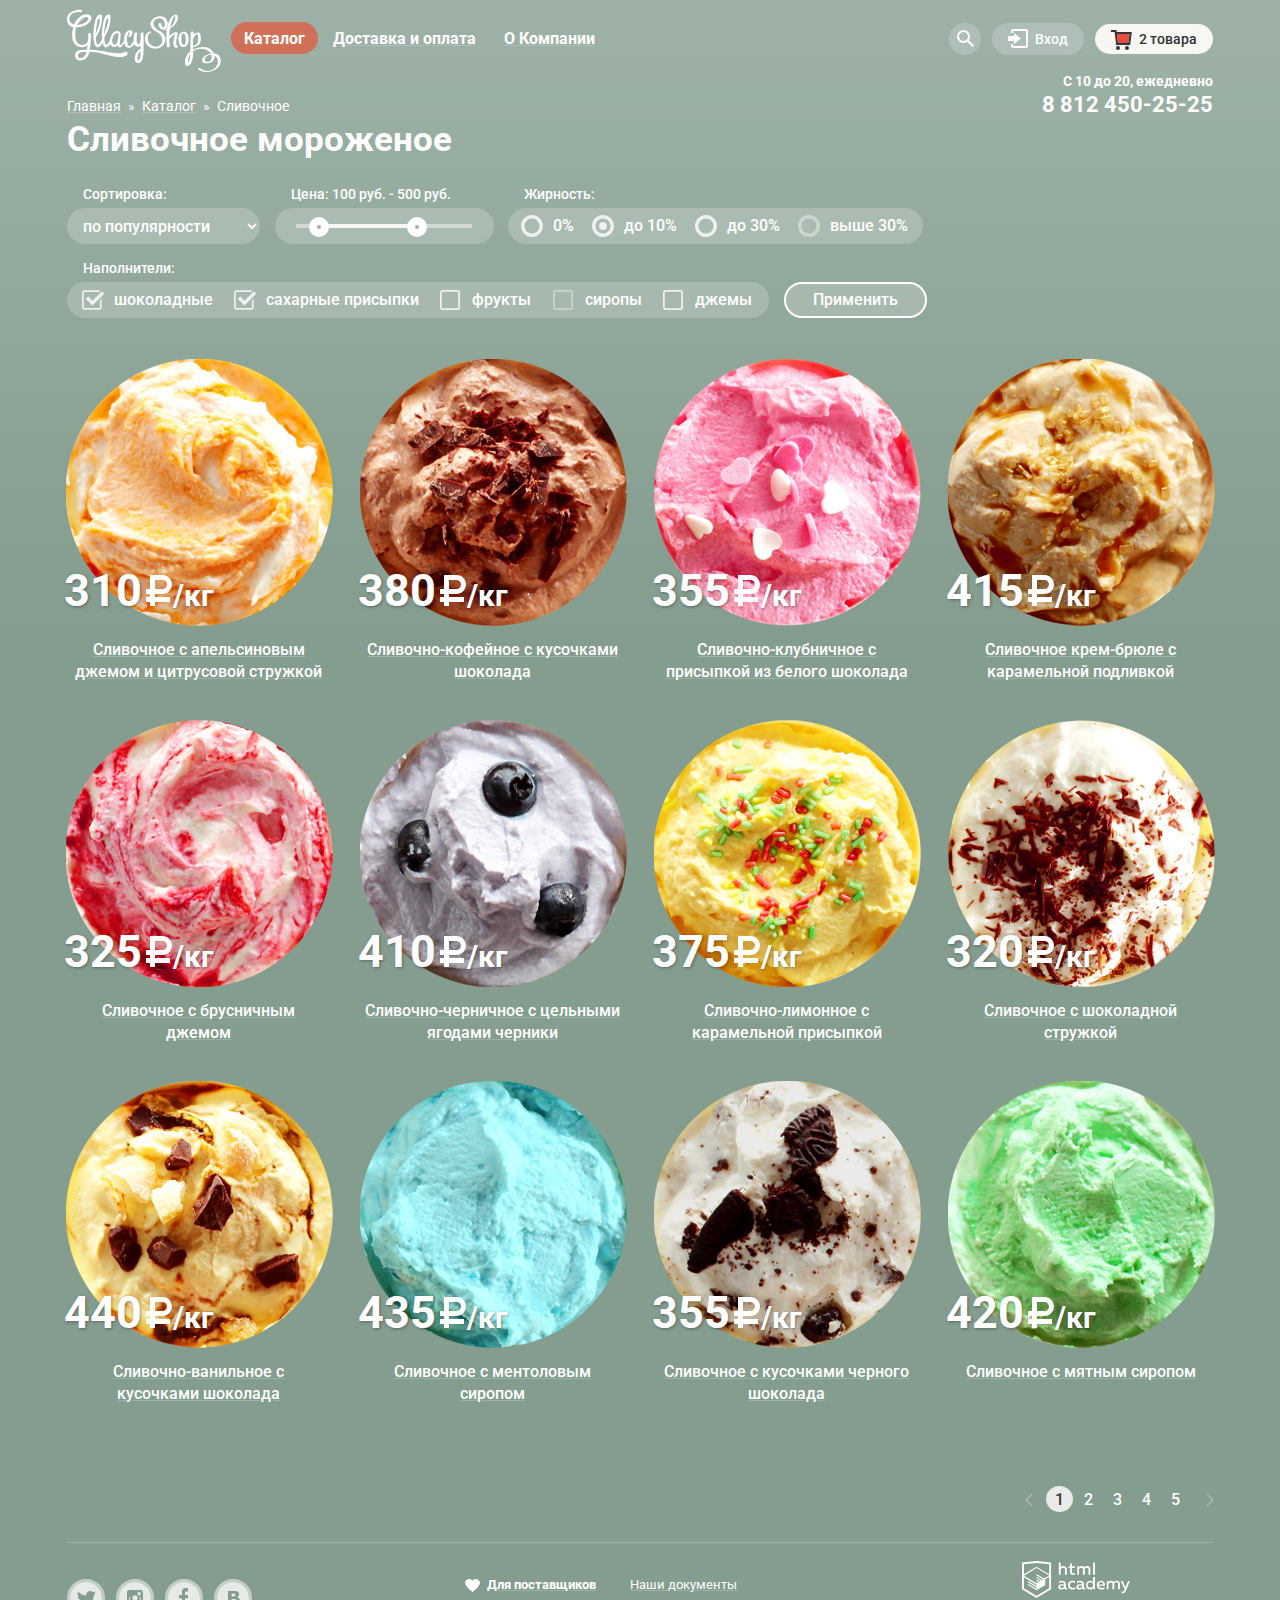
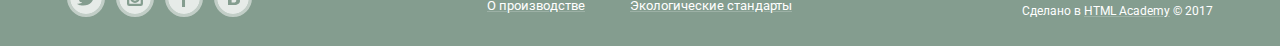
==== catalog.html @ d86705e1 "Логин для каталога" ====
<!DOCTYPE html>
<html lang="ru">
  <head>
    <meta charset="utf-8">
    <title>HTML Academy: Каталог Глейси</title>
    <link href="https://fonts.googleapis.com/css?family=Roboto:400,500,700&display=swap&subset=cyrillic-ext" rel="stylesheet">  
    <link rel="stylesheet" href="css/normalize.css">
    <link rel="stylesheet" href="css/style.css">
  </head>
  <body>
  	<header class="page-header container">    
      <div class="logo-and-nav">  
        <a class="gllacy-logo-link" href="index.html" aria-label="Главная страница магазина Глейси">
    			<img src="img/logo.svg" width="154" height="64" alt="Логотип магазина Глейси">
  			</a> 
    		<nav class="main-navigation">
          <ul class="main-navigation-list">
		  			<li class="main-navigation-item">
	            <a class="main-nav-button main-nav-current" href="catalog.html">Каталог</a>
	            <ul class="submenu-catalog">
	              <li class="submenu-item"><a href="#">Новинки</a></li>
	              <li class="submenu-item submenu-item-current"><a>Сливочное</a></li>
	              <li class="submenu-item"><a href="#">Щербеты</a></li>
	              <li class="submenu-item"><a href="#">Фруктовый лед</a></li>
	              <li class="submenu-item"><a href="#">Мелорин</a></li>
	            </ul>    
	          </li>

		  			<li class="main-navigation-item"><a class="main-nav-button" href="delivery.html">Доставка и оплата</a></li>
		  			<li class="main-navigation-item"><a class="main-nav-button" href="about.html">О Компании</a></li>
		  		</ul>
        </nav>
      </div>

      <ul class="user-navigation">
  			<li><button class="user-navigation-item search-button" type="button">
              Поиск
              <svg xmlns="http://www.w3.org/2000/svg" xmlns:xlink="http://www.w3.org/1999/xlink" width="17" height="17" viewBox="0 0 17 17"><path fill="#fff" d="M16.958 15.527L11.75 10.32A6.455 6.455 0 0 0 13 6.5 6.5 6.5 0 1 0 6.5 13a6.465 6.465 0 0 0 3.839-1.263l5.205 5.204 1.414-1.414zM6.5 11C4.019 11 2 8.981 2 6.5S4.019 2 6.5 2 11 4.019 11 6.5 8.981 11 6.5 11z"/></svg>
            </button></li>
        <li><a class="user-navigation-item login-button" href="login.html">
              <svg xmlns="http://www.w3.org/2000/svg" xmlns:xlink="http://www.w3.org/1999/xlink" width="21" height="19" viewBox="0 0 21 19"><g fill="#000"><path d="M6 14.875L12.917 9.5 6 4.125v2.917H-.042v4.917H6z"/><path d="M18 0H5C3.9 0 3 .9 3 2v2h2V2h13v15H5v-2H3v2c0 1.1.9 2 2 2h13c1.1 0 2-.9 2-2V2c0-1.1-.9-2-2-2z"/></g></svg>
              Вход
            </a></li>
  			<li><button class="user-navigation-item basket-button basket-not-empty" type="button" aria-label="Корзина">2 товара</button></li>
      </ul>
      <div class="useful-info">
        С 10 до 20, ежедневно
        <a href="tel:+78124502525" aria-label="Контактный телефон">8 812 450-25-25</a>
      </div>
      <section class="modal modal-search">
        <h2 class="visually-hidden">Поиск по сайту</h2>
        <form action="https://echo.htmlacademy.ru" method="post">          
          <input class="form-input search-input" type="search" name="searchline" id="searchline" placeholder="Крем-брюле" aria-label="Строка поиска">
        </form>
      </section>

  	</header>

		<main class="container">			
			<div class="breadcrumbs">
				<ul>
					<li><a href="index.html">Главная</a></li>
					<li><a href="catalog.html">Каталог</a></li>
					<li class="breadcrumbs-current">Сливочное</li>
				</ul>
			</div>


			<h1 class="catalog-title">Сливочное мороженое</h1>

			<section class="filters">
				<h2 class="visually-hidden">Фильтры товаров</h2>
				<form action="https://echo.htmlacademy.ru" method="get">
					<div class="filters-section">
						<label class="filters-group-label" for="sorting">Сортировка:</label>
						<select class="sorting-select filters-group" name="sorting" id="sorting">
							<option value="popularity">по популярности</option>
						</select>
					</div>

					<div class="filters-section">
						<div class="filter-range">
							<div class="filters-group-label">Цена: 100 руб. - 500 руб.</div>
							<div class="filters-group range-controls">
								<div class="scale">
									<div class="bar"></div>
								</div>
								<div class="range-toggle range-toggle-min"></div>
								<div class="range-toggle range-toggle-max"></div>
							</div>
						</div>
					</div>

					<fieldset class="fat-select filters-section">
						<legend class="filters-group-label">Жирность:</legend>
						<ul class="filters-group">
							<li class="filter-option">
								<input class="visually-hidden filter-input filter-input-radio" type="radio" name="radio-fat" id="zero" value="0">
								<label for="zero">0%</label>
							</li>

							<li class="filter-option">
								<input class="visually-hidden filter-input filter-input-radio" type="radio" name="radio-fat" id="under-10" value="under-10" checked>
								<label for="under-10">до 10%</label>
							</li>

							<li class="filter-option">
								<input class="visually-hidden filter-input filter-input-radio" type="radio" name="radio-fat" id="under-30" value="under-30">
								<label for="under-30">до 30%</label>
							</li>

							<li class="filter-option">
								<input class="visually-hidden filter-input filter-input-radio" type="radio" name="radio-fat" id="over-30" value="over-30" disabled>
								<label for="over-30">выше 30%</label>
							</li>
						</ul>
					</fieldset>

					<fieldset class="fillers-select filters-section">
						<legend class="filters-group-label">Наполнители:</legend>
						<ul class="filters-group">
							<li class="filter-option">
								<input class="visually-hidden  filter-input filter-input-checkbox" type="checkbox" name="chocolate" id="check-chocolate" checked>
								<label for="check-chocolate">шоколадные</label>
							</li>
							<li class="filter-option">
								<input class="visually-hidden  filter-input filter-input-checkbox" type="checkbox" name="sugar-top" id="check-sugar-top" checked>
								<label for="check-sugar-top">сахарные присыпки</label>
							</li>
							<li class="filter-option">
								<input class="visually-hidden  filter-input filter-input-checkbox" type="checkbox" name="fruit" id="check-fruit">
								<label for="check-fruit">фрукты</label>
							</li>
							<li class="filter-option">
								<input class="visually-hidden  filter-input filter-input-checkbox" type="checkbox" name="syrup" id="check-syrup" disabled>
								<label for="check-syrup">сиропы</label>
							</li>
							<li class="filter-option">
								<input class="visually-hidden  filter-input filter-input-checkbox" type="checkbox" name="jam" id="check-jam">
								<label for="check-jam">джемы</label>
							</li>
						</ul>
					</fieldset>

					<div class="filters-section">
						<input class="filters-button" type="submit" value="Применить">
					</div>
				</form>
			</section>
 
			<ol class="goods-list">
				<li class="goods-list-item">
					<a href="#">
						<h3>Сливочное с апельсиновым джемом и цитрусовой стружкой</h3>
						<img src="img/1.png" width="267" height="267" alt="Сливочное с апельсиновым джемом и цитрусовой стружкой">
					</a>	
					<p>
						<span class="price">310</span><span class="price rouble">&#8381;</span>/кг
					</p>
					<button class="button quick-view-button" type="button">Быстрый просмотр</button>
				</li>
				<li class="goods-list-item">
					<a href="#">
						<h3>Сливочно-кофейное с кусочками шоколада</h3>
						<img src="img/2.png" width="267" height="267" alt="Сливочно-кофейное с кусочками шоколада">
					</a>
					<p>
						<span class="price">380</span><span class="price rouble">&#8381;</span>/кг
					</p>
					<button class="button quick-view-button" type="button">Быстрый просмотр</button>
				</li>
				<li class="goods-list-item">
					<a href="#">
						<h3>Сливочно-клубничное с присыпкой из белого шоколада</h3>
						<img src="img/3.png" width="267" height="267" alt="Сливочно-клубничное с присыпкой из белого шоколада">
					</a>
					<p>
						<span class="price">355</span><span class="price rouble">&#8381;</span>/кг
					</p>
					<button class="button quick-view-button" type="button">Быстрый просмотр</button>
				</li>
				<li class="goods-list-item">
					<a href="#">
						<h3>Сливочное крем-брюле с карамельной подливкой</h3>
						<img src="img/4.png" width="267" height="267" alt="Сливочное крем-брюле с карамельной подливкой">
					</a>
					<p>
						<span class="price">415</span><span class="price rouble">&#8381;</span>/кг
					</p>
					<button class="button quick-view-button" type="button">Быстрый просмотр</button>
				</li>
				<li class="goods-list-item">
					<a href="#"><h3>Сливочное с брусничным джемом</h3>
					<img src="img/2-1.png" width="267" height="267" alt="Сливочное с брусничным джемом">
					</a>
					<p>
						<span class="price">325</span><span class="price rouble">&#8381;</span>/кг
					</p>
					<button class="button quick-view-button" type="button">Быстрый просмотр</button>
				</li>
				<li class="goods-list-item">
					<a href="#">
						<h3>Сливочно-черничное с цельными ягодами черники</h3>
						<img src="img/2-2.png" width="267" height="267" alt="Сливочно-черничное с цельными ягодами черники">
					</a>
					<p>
						<span class="price">410</span><span class="price rouble">&#8381;</span>/кг
					</p>
					<button class="button quick-view-button" type="button">Быстрый просмотр</button>
				</li>
				<li class="goods-list-item">
					<a href="#">
						<h3>Сливочно-лимонное с карамельной присыпкой</h3>
						<img src="img/2-3.png" width="267" height="267" alt="Сливочно-лимонное с карамельной присыпкой">
					</a>
					<p>
						<span class="price">375</span><span class="price rouble">&#8381;</span>/кг
					</p>
					<button class="button quick-view-button" type="button">Быстрый просмотр</button>
				</li>
				<li class="goods-list-item">
					<a href="#">
						<h3>Сливочное с шоколадной стружкой</h3>
						<img src="img/2-4.png" width="267" height="267" alt="Сливочное с шоколадной стружкой">
					</a>
					<p>
						<span class="price">320</span><span class="price rouble">&#8381;</span>/кг
					</p>
					<button class="button quick-view-button" type="button">Быстрый просмотр</button>
				</li>
				<li class="goods-list-item">
					<a href="#">
						<h3>Сливочно-ванильное с кусочками шоколада</h3>
						<img src="img/3-1.png" width="267" height="267" alt="Сливочно-ванильное с кусочками шоколада">
					</a>
					<p>
						<span class="price">440</span><span class="price rouble">&#8381;</span>/кг
					</p>
					<button class="button quick-view-button" type="button">Быстрый просмотр</button>
				</li>
				<li class="goods-list-item">
					<a href="#">
						<h3>Сливочное с ментоловым сиропом</h3>
						<img src="img/3-2.png" width="267" height="267" alt="Сливочное с ментоловым сиропом">
					</a>
					<p>
						<span class="price">435</span><span class="price rouble">&#8381;</span>/кг
					</p>					
					<button class="button quick-view-button" type="button">Быстрый просмотр</button>
				</li>
				<li class="goods-list-item">
					<a href="#">
						<h3>Сливочное с кусочками черного шоколада</h3>
						<img src="img/3-3.png" width="267" height="267" alt="Сливочное с кусочками черного шоколада">
					</a>
					<p>
						<span class="price">355</span><span class="price rouble">&#8381;</span>/кг
					</p>
					<button class="button quick-view-button" type="button">Быстрый просмотр</button>
				</li>
				<li class="goods-list-item">
					<a href="#">
						<h3>Сливочное с мятным сиропом</h3>
						<img src="img/3-4.png" width="267" height="267" alt="Сливочное с мятным сиропом">
					</a>
					<p>
						<span class="price">420</span><span class="price rouble">&#8381;</span>/кг
					</p>
					<button class="button quick-view-button" type="button">Быстрый просмотр</button>
				</li>
			</ol>
			
			
			<ul class="pagination">
				<li><a class="previous-page disabled-page" href="#" aria-label="Назад">&lt;</a></li>
				<li><a class="current-page">1</a></li>
				<li><a class="page-link" href="#">2</a></li>
				<li><a class="page-link" href="#">3</a></li>
				<li><a class="page-link" href="#">4</a></li>
				<li><a class="page-link" href="#">5</a></li>
				<li><a class="next-page" href="#" aria-label="Вперед">&gt;</a></li>
			</ul>
			

			<section class="modal modal-basket">
				<h2 class="visually-hidden">Список товаров в корзине</h2>
				<form action="https://echo.htmlacademy.ru" method="post">
					<table>
						<tr class="basket-table-line">
							<td class="basket-delete-cell"><span class="delete-button">Удалить</span><button class="visually-hidden" type="button">Удалить</button></td>
							<td class="basket-name-cell basket-item-1">Пломбир с апельсиновым джемом</td>
							<td class="basket-price-cell">1,5 кг х <span class="basket-price">200 руб.</span></td>
							<td class="basket-cost-cell">300 руб.</td>
						</tr>
						<tr class="basket-table-line">
							<td class="basket-delete-cell"><span class="delete-button">Удалить</span><button class="visually-hidden" type="button">Удалить</button></td>
							<td class="basket-name-cell basket-item-2">Клубничный пломбир с присыпкой из белого шоколада</td>
							<td class="basket-price-cell">1,5 кг х <span class="basket-price">300 руб.</span></td>
							<td class="basket-cost-cell">450 руб.</td>
						</tr>
						<tr>
							<td class="basket-total" colspan="4">Итого: 750 руб.</td>
						</tr>
					</table>
					<input class="button order-button" type="submit" value="Оформить заказ">
				</form>
			</section>

			<section class="modal modal-login">
        <h2 class="visually-hidden">Личный кабинет</h2>
        <form action="https://echo.htmlacademy.ru" method="post">          
          <label class="visually-hidden" for="login-email">Электронная почта</label>
          <input class="form-input modal-login-email-input" type="email" name="email" id="login-email" placeholder="Электронная почта">
          <label class="visually-hidden" for="login-password">Пароль</label>
          <input class="form-input modal-login-password-input" type="password" name="password" id="login-password" placeholder="Пароль">
          <div class="modal-login-buttons-and-links">
            <button class="button enter-button" type="submit">Войти</button>
            <div>
              <a href="forgot-password.html">Забыли пароль?</a>
              <a href="registration.html">Новая регистрация</a>
            </div>
          </div>
        </form>
      </section>
		</main>

  	<footer class="container">
      <div class="social">
        <ul>
          <li><a class="social-button twitter-social" href="#">Twitter</a></li>
          <li><a class="social-button instagram-social" href="#">Instagram</a></li>
          <li><a class="social-button facebook-social" href="#">Facebook</a></li>
          <li><a class="social-button vk-social" href="#">Вконтакте</a></li>
        </ul>
      </div>

  		<div class="footer-nav">
        <ul>
            <li><a class="suppliers" href="#">Для поставщиков</a></li>
            <li><a href="#">О производстве</a></li>
        </ul>
      
        <ul>
          <li><a href="#">Наши документы</a></li>
          <li><a href="#">Экологические стандарты</a></li>
        </ul>
  		</div>

  		<div class="copyright">
        <a href="https://htmlacademy.ru/intensive/htmlcss" class="html-academy-logo">HTML Academy</a>
        <span class="made-in-htmlacademy"> Сделано в <a href="https://htmlacademy.ru/intensive/htmlcss">HTML Academy</a> &copy; 2017</span>
  		</div>
  	</footer>
  	<script type="text/javascript" src="js/script.js"></script>
  </body>
</html>
---- css/style.css ----
body {
	padding: 0;
	margin: 0;

	font-family: "Roboto", Arial, sans-serif;
	font-size: 16px;
	line-height: 22px;
	font-weight: 400;
	color: #ffffff;

	background-color: #849d8f; 
	background-image: url("../img/backlight-catalog.png");
	background-position: 50% 0;
	background-repeat: repeat-x;

}

body.main-page {	
	background-image: url("../img/backlight.png");
	background-position: 50% 0;
	background-repeat: no-repeat;
}

a {
	color: inherit;
	text-decoration-color: rgba(255, 255, 255, 0.2);
}

a:hover,
a:focus,
a:active
 {
	color: #ffbc9e;
	text-decoration-color: rgba(255, 188, 158, 0.3);
}

img {
  max-width: 100%;
  height: auto;
}

ul {
	margin: 0;
}

.container {
	width: 1146px;
	margin: 0 auto;
	padding: 0 27px;
}

/*Класс для скрывания от всех, кроме читалок*/

.visually-hidden {
	position: absolute;
	width: 1px;
	height: 1px;
	margin: -1px;
	border: 0;
	padding: 0;
	clip: rect(0 0 0 0);
	overflow: hidden;
}

/* Модалки */

.modal {
	display: none;
}

.modal-show {
	display: block;
}

.form-input {
	box-sizing: border-box;
	padding: 0 14px;

	color: #323232;

	border: 1px solid #d3d3d2;
	border-radius: 5px;
}

.form-input:hover {
	border: 2px solid rgba(154, 154, 154, 0.52);
	padding-left: 13px;
}

.form-input:focus {
	outline: none;
	border: 2px solid rgba(46, 136, 228, 0.52);
	padding-left: 13px;
}

.form-input::placeholder {
	color: #999999;
}

.modal-search {
	/* временно для разработки */
	/*display: block;*/
	/*      ****               */

	z-index: 1;
	position: absolute;
	right: 239px;
	top: 50px;

	background-color: #f8f7f4;

	border-radius: 6px;

	box-shadow: 0 20px 20px 0 rgba(0, 0, 0, 0.4);
}

.search-input {
	margin: 20px 15px;
	width: 310px;
	height: 44px;
}

.modal-login {
	/* временно для разработки */
	/*display: block;*/
	/*      ****               */
	z-index: 1;
	position: absolute;
	right: 200px;
	top: 60px;

	background-color: #f8f7f4;

	border-radius: 6px;

	box-shadow: 0 20px 20px 0 rgba(0, 0, 0, 0.4);
}


.modal-login-buttons-and-links {
	display: flex;
	margin: 0 19px;
	margin-bottom: 22px;
	justify-content: space-between;
	height: 44px;
}

.modal-login input {
	display: block;
	margin: 20px 19px;
	width: 240px;
	height: 42px;
}

.modal-login a {
	display: block;
	margin-bottom: -5px;

	color: #323232;
	font-size: 13px;
	line-height: 24px;
	text-decoration: underline;
	text-decoration-color: rgba(50, 50, 50, 0.3);
}

.modal-login a:hover,
.modal-login a:focus,
.modal-login a:active {
	color: #e84d37;
	text-decoration-color: rgba(232, 77, 55, 0.3);
}

.modal-login .enter-button {
	padding: 10px 24px;
}

.modal-basket {
	/* временно для разработки */
	/*display: block;*/
	/*      ****               */

	z-index: 1;
	position: absolute;
	right: 45px;
	top: 60px;
	padding: 0 16px;

	color: #323232;
	font-size: 13px;
	line-height: 16px;

	background-color: #f8f7f4;

	border-radius: 5px;

	box-shadow: 0 20px 20px 0 rgba(0, 0, 0, 0.4);
}

.modal-basket td {	
	box-sizing: border-box;
}

.basket-table-line {
	height: 65px;
	vertical-align: middle;
}

.basket-table-line:first-child {
	padding-top: 30px;
}

.basket-table-line:last-child {
	padding-bottom: 10px;
}

.basket-cost-cell {
	width: 80px;
	text-align: center;
}

.basket-price-cell {
	width: 130px;
	text-align: center;
}

.basket-price {
	color: #999999;
}

.basket-name-cell {
	width: 274px;
	padding-left: 46px;

	background-repeat: no-repeat;
	background-size: 33px 33px;
	background-position: 0 center;
}

.basket-delete-cell {
	width: 26px;
}

.basket-total {
	padding-top: 15px;
	text-align: right;

	font-size: 15px;
	line-height: 18px;
	font-weight: bold;
	border-top: 1px solid #cacac7;
}

.basket-item-1 {
	background-image: url("../img/ice-cream-mini-icon-1.png");
}

.basket-item-2 {
	background-image: url("../img/ice-cream-mini-icon-2.png");
}

.delete-button {
	display: block;
	width: 11px;
	height: 11px;

	font-size: 0;

	background-image: url("../img/cross-small.svg");
}

.modal-basket form {
	text-align: right;
}

.modal-basket table {
	text-align: left;
	border-collapse: collapse;
	border: none;
}

.modal-basket .order-button {
	padding: 10.5px 15.5px;
	margin-top: 8px;
	margin-bottom: 20px;
}

.modal-feedback {
	/* временно для разработки */
	/*display: block;*/
	/*                         */
	position: fixed;
	width: 478px;
	height: 442px;
	z-index: 1;
	left: 50%;
	top: 50%;
	transform: translate(-50%, -50%);
	box-sizing: border-box;
	padding: 0 24px;

	background-color: #f8f7f4;

	border-radius: 10px;
}

.modal-feedback form {
	text-align: right;
}

.modal-feedback p {
	margin: 0;
	margin-top: 16px;

	color: #323232;
	font-size: 24px;
	line-height: 28px;
	font-weight: 500;
}

.modal-feedback .form-input {
	display: block;
	width: 267px;
	height: 44px;
	margin-top: 20px;
}

.modal-feedback .feedback-text {
	padding: 10px 14px;
	width: 100%;
	height: 155px;
	resize: none;
}

.modal-feedback .feedback-text:hover,
.modal-feedback .feedback-text:focus {
	padding: 9px 13px;
}

.modal-feedback .button {
	margin: 25px auto;
	padding: 10px 24px;
}

.modal-close {
	position: absolute;
	top: 7px;
	right: 8px;
	width: 18px;
	height: 17px;
	padding: 20px;
	margin: 0;
	cursor: pointer;

	background: none;
	background-image: url("../img/cross-big.svg");
	background-repeat: no-repeat;
	background-position: center;

	border: none;
}


/* Кнопки */

.button {
	padding: 12px 23px;	
	display: inline-block;

	font: inherit;
	color: #ffffff;
	font-size: 18px;
	line-height: 24px;
	font-weight: bold;
	text-decoration: none;
	text-align: center;
	vertical-align: baseline;
	white-space: nowrap;

	background-color: #e84d37;
	background-image: linear-gradient(to top, #e74a35, #f26843);

	box-shadow: 0 2px 2px 0 rgba(85, 8, 0, 0.54);

	border: none;
	border-radius: 23px;
}

.button:hover,
.button:focus {
	color: #ffffff;

	background-image: 
	linear-gradient(rgba(255, 255, 255, 0.2), rgba(255, 255, 255, 0.2)),
	linear-gradient(to top, #e74a35, #f26843);

	box-shadow: 0 2px 1px 0 #ac1000;
}

.button:active {
	background-image: 
	    linear-gradient(rgba(0, 0, 0, 0.07), rgba(0, 0, 0, 0.07)),
	    linear-gradient(#e74a35, #f26843);

	box-shadow: inset 0 2px 2px 0 #942718;
}

.main-button {
	padding: 12px 41px;

	font-size: 32px;
	line-height: 44px;
	text-shadow: 0 2px 5px rgba(160, 32, 11, 0.76);

	box-shadow: 0 2px 2px 0 rgba(172, 16, 0, 0.64);

	border-radius: 31px;
}


/*    Главное меню     */
.page-header {
	position: relative;
	display: flex;
	justify-content: space-between;
	margin-top: 9px;
}

.logo-and-nav {
	display: flex;
}

.gllacy-logo-link {
	font-size: 0;
	line-height: 0;
}

.main-navigation {
	margin-left: 10px;

	font-weight: bold;
	line-height: 18px;
}

.user-navigation {
	font-weight: 500;
	line-height: 16px;
}

.main-navigation a,
.user-navigation a {
	text-decoration-color: rgba(255, 255, 255, 0.2);
	color: inherit;
}

.main-navigation-item {
	padding-bottom: 4px;
	margin-right: 2px;
}

.main-navigation-list,
.user-navigation {
	display: flex;
	flex-wrap: wrap;
	align-items: center;
	padding: 0;

	list-style: none;
}

.main-navigation-list {
	position: relative;
	height: 100%;
}


.main-navigation .submenu-catalog {
	display: none;
	z-index: 1;
	position: absolute;
	top: 50px;
	left: -7px;
	padding: 0;

	list-style: none;

	background-color: #f8f7f4;

	box-shadow: 0 20px 20px 0 rgba(0, 0, 0, 0.4);

	border-radius: 5px;
}

.submenu-item {
	padding: 0;
	padding-left: 6px;
	padding-right: 9px;

	color: #323232;
	font-size: 14px;
	line-height: 16px;
	font-weight: 400;
}

.submenu-item:hover {
	background-color: #fbded7;
}

.submenu-item:active {
	background-color: #f6b5a5;
}

.submenu-item.submenu-item-current {
	color: #ffffff;

	background-color: #d07058;
}

.submenu-item:first-child a {
	font-weight: bold;
	border-bottom: 1px solid rgba(53, 53, 53, 0.2);
}

.submenu-item a {
	display: block;
	padding: 6px 15px;
	margin: 5px 0;
	text-decoration: none;
}

.main-navigation-item:hover > .submenu-catalog {
	display: block;
}

.main-nav-button {
	padding-top: 7px;
	padding-bottom: 6px;
	padding-left: 13px;
	padding-right: 13px;

	text-align: center;
	vertical-align: middle;
}

.main-nav-button:hover,
.main-nav-button:focus {
	color: #323232;

	outline: none;
	background-color: #f7f6f3;
	text-decoration: none;
	border-radius: 16px;
	box-shadow: 0 0 0 1px #ffffff;
}

.main-nav-button:active {
	box-shadow: inset 0 2px 2px 0 #696969;

}

.main-nav-current {
	color: #ffffff;
	text-decoration: none;
	
	background-color: #d07058;
	border-radius: 16px;
	box-shadow: none;
}

.main-nav-current:hover,
.main-nav-current:focus {
	color: #ffffff;
	
	background-color: #d07058;
	border-radius: 16px;
	box-shadow: none;
}

.main-nav-current:focus {
	box-shadow: 0 0 2px 2px rgba(117, 161, 210, 0.7);
}

.user-navigation-item {
	display: block;
	box-sizing: border-box;

	margin: 0;
	margin-bottom: 5px;
	margin-left: 11px;

	color: inherit;
	font-size: 14px;
	line-height: 16px;
	font-weight: 500;
	text-decoration: none;

	background-color: rgba(255, 255, 255, 0.2);

	border: none;
	border-radius: 16px;
}

.search-button {
	padding: 0;
	display: flex;
	align-items: center;
	justify-content: center;
	width: 32px;
	height: 32px;

	font-size: 0;
	line-height: 0;
}

.login-button {
	width: 92px;
	height: 32px;
	padding: 0 16px;
	
	display: flex;
	align-items: center;
	justify-content: space-between;
}

.login-button path {
	fill: #ffffff;
}

.basket-button {
	padding-top: 7px;
	padding-bottom: 7px;
	padding-left: 44px;
	padding-right: 16px;

	background-image: url("../img/basket.svg");
	background-repeat: no-repeat;
	background-position: 16px 6px;
}

.user-navigation-item:hover,
.user-navigation-item:focus,
.user-navigation-item:active {
	color: #323232;
	background-color: #f8f7f4;
	outline: none;
}

.user-navigation-item:hover path,
.user-navigation-item:focus path,
.user-navigation-item:active path {
	fill: #000000;
}

.basket-button.basket-not-empty,
.basket-button:hover,
.basket-button:focus {
	color: #323232;

	background-color: #f8f7f4;
	background-image: url("../img/basket-red.svg");
	background-repeat: no-repeat;
}

.basket-button:focus {
	box-shadow: 0 0 2px 2px rgba(117, 161, 210, 0.7);
}

.useful-info {
	z-index: 1;
	position: absolute;
	bottom: -44px;
	right: 27px;

	font-size: 14px;
	line-height: 16px;
	font-weight: bold;
	text-align: right;
}

.useful-info a {
	display: block;
	margin-top: 4px;

	font-size: 22px;
	line-height: 24px;
	font-weight: bold;
	text-decoration: none;
}


/* Раздел слайдер */
.slider {
	position: relative;
	margin-top: 10px;
}

.slider h2,
.slider a {
	position: absolute;
	transform: translateX(-50%);
	left: 50%;
}

.slider ul {
	list-style: none;
	padding: 0;	
}

.slider-item {
	text-align: center;
}

.slider-header {
	width: 700px;
	top: 259px;

	font-size: 60px;
	line-height: 60.35px;
	font-weight: bold;
}

.slider a {
	top: 459px;
}

/* Раздел горячие предложения */

.hot-deals {
	margin-top: -26px;
	display: flex;
	justify-content: space-between;
}

.hot-deals-item {
	position: relative;
	box-sizing: border-box;
	width: 560px;
	padding: 0 19px;

	font-size: 18px;
	line-height: 22px;
	font-weight: bold;
	min-height: 229px;

	border-radius: 18px;
}

.hot-deals-item p {
	margin: 0;
}

.hot-deals-title {
	margin: 0;
	margin-top: 16px;
	margin-bottom: 15px;

	font-size: 35px;
	line-height: 41px;
	font-weight: bold;
}

.hot-deals-item .button {
	position: absolute;
	right: 21px;
	bottom: 23px;
}

.raspberry-deal {
	background-color: #721329;
	background-image: url("../img/raspberry-bg.jpg");
	background-repeat: no-repeat;

}

.chocolate-deal {
	background-color: #371a0c;
	background-image: url("../img/chocolate-bg.jpg");
	background-repeat: no-repeat;
}


/* Раздел хиты продаж */

.bestsellers {
	margin-top: 40px;
}

.bestsellers-list {
	display: flex;
	flex-wrap: wrap;
	justify-content: space-between;

	list-style: none;

	padding: 0;
}

.bestsellers-list-item {
	position: relative;
	width: 267px;
}

.bestsellers-list-item a {
	display: flex;
	flex-direction: column-reverse;

}

.bestsellers-list h3 {
	margin: 0;
	margin-top: 13px;

	font-size: 16px;
	line-height: 22px;
	font-weight: 500;

	text-align: center;
}

.bestsellers-list .price {
	font-size: 45px;
	line-height: 45px;
	font-weight: bold;

}

.bestsellers-list p {
	position: absolute;
	top: 179px;
	left: -2px;

	font-size: 30px;
	line-height: 45px;
	font-weight: bold;
	text-shadow: 1px 1px 3px rgba(49, 50, 53, 0.5);
}

.bestsellers-list .rouble {
	display: inline-block;
	vertical-align: baseline;
	position: relative;
	top: -11px;
	left: 2px;

	font-size: 0px;

	width: 31px;
	height: 36px;

	background-image: url("../img/ruble.svg");
	background-repeat: no-repeat;
}

.bestsellers-list li {
	position: relative;
}

.bestsellers-list li::before {
	position: absolute;
	top: 0;
	left: 0;

	content: "";
	width: 61px;
	height: 61px;

	background-image: url("../img/hit.svg");
}

/* Раздел Преимущества (главная)*/

.advantages {
	margin-top: 38px;
	padding: 19px;
	padding-bottom: 25px;

	color: #323232;

	background-color: #ece1c8;
	background-image: url("../img/waffel-pattern.jpg");
	background-position: 0 0;
	background-repeat: repeat;

	border-radius: 18px;
}

.advantages-general-text {
	margin-top: 6px;
	margin-bottom: -2px;

	font-size: 24px;
	line-height: 30px;
	font-weight: 500;
}

.advantages-list {
	display: flex;
	flex-wrap: wrap;
	justify-content: space-between;

	margin: 0;
}

.advantages-item {
	position: relative;
	width: 541px;

	margin-top: 22px;
}

.advantages-text {
	margin: 0;
	padding-left: 57px;
}

.advantages-icon {
	position: absolute;
	top: -12px;

	font-size: 0;
	width: 50px;
	height: 50px;
	background-position: top left;
	background-repeat: no-repeat;
}

.advantages-icon-ice-cream {
	background-image: url("../img/ice-cream.svg");
}

.advantages-icon-eco {
	background-image: url("../img/eco.svg");
}

.advantages-icon-cow {
	background-image: url("../img/cow.svg");
}

.advantages-icon-thermometer {
	background-image: url("../img/thermometer.svg");
}

.blog-and-subscribe {
	margin-top: 40px;
	display: flex;
	justify-content: space-between;
	height: 220px;
}

/* Новоти в блоге */

.blog-news {
	box-sizing: border-box;
	width: 560px;
	padding: 19px;

	background-color: #ffffff;	
	background-image: url("../img/strawberry-bg.jpg");
	background-position: -52px -224px;
	background-repeat: no-repeat;

	border-radius: 15px;
}

.blog-news-title {
	margin: 0;
	margin-top: 4px;
	color: #323232;
	font-size: 16px;
	line-height: 22px;
	font-weight: 500;
}

.blog-news-item {
	display: inline-block;
	vertical-align: baseline;
	margin-top: 4px;
	width: 60%;

	color: #323232;
	font-size: 24px;
	line-height: 30px;
	font-weight: bold;
	text-decoration-color: #353535;
}

.blog-news a:hover,
.blog-news a:focus,
.blog-news a:active {
	color: #e84d37;
	text-decoration-color: rgba(232, 77, 55, 0.3);
}


/* Подписка */

.subscribe {
	box-sizing: border-box;
	width: 560px;
	padding: 5px;

	color: #5a5a5a;

	background-color: #fe9e90;
	background-image: url("../img/bg-post.svg");

	border-radius: 15px;
}

.subscribe-inner-block {
	padding: 21px;
	padding-right: 15px;

	box-sizing: border-box;
	width: 100%;
	height: 100%;

	background-color: #f8f7f4;
	border-radius: 12px;
}

.subscribe-text {
	margin: 0;
	margin-top: 7px;
}

.subscribe form {
	margin-top: 36px;
}

.subscribe-email-input {
	width: 368px;
	height: 44px;
	margin-right: 7px;
}

.subscribe-email-input::placeholder {
	color: #999999;
}

.subscribe .button {
	padding: 10px 19px;

}

/* Карта */

.map {
	position: relative;
	margin: 0 auto;
	margin-top: 40px;
	width: 1200px;
}

.map-link {
	display: block;
	width: 1200px;
	height: 430px;
	overflow: hidden;
}

.map-link::before {
	z-index: 1;
	position: absolute;
	top: 140px;
	left: 265px;

	content: "";
	width: 80px;
	height: 140px;

	background-image: url("../img/pin.svg");
	background-repeat: no-repeat;
}

.map-image {
	position: relative;
	top: -105px;
}

.map-infobox {
	position: absolute;
	top: 62px;
	right: 27px;
	width: 302px;
	height: 305px;

	box-sizing: border-box;
	padding: 15px 25px;

	border-radius: 15px;

	background-color: rgba(255, 255, 255, 0.98);
}

.map-infobox p {
	margin: 14px 0;

	color: #323232;
	font-size: 14px;
	line-height: 20px;
}

.map-infobox a {
	text-decoration: none;
}

.map-infobox .office-address {
	display: inline-block;
	margin-bottom: 3px;

	font-size: 18px;
	line-height: 24px;
	font-weight: bold;
}

.map-infobox .phone {
	display: inline-block;
	margin-top: 7px;

	color: #323232;
	font-size: 18px;
	line-height: 22px;
	font-weight: bold;
}

.map-infobox .working-hours {
	display: inline-block;
	margin-bottom: 10px;

	font-size: 14px;
	line-height: 22px;
}

.map-infobox .feedback-button {
	padding: 10px 28px;
}

/*         */
/* Каталог */
/*         */

/* Хлебные крошки */

.breadcrumbs ul {
	display: flex;
	justify-content: flex-start;
	flex-wrap: wrap;

	padding: 0;
	margin: 0;
	margin-top: 25px;

	list-style: none;

	font-size: 14px;
	line-height: 16px;
}

.breadcrumbs li {
	position: relative;

	margin-right: 21px;
}

.breadcrumbs li::after {
	content: "»";

	position: absolute;
	right: -14px;
}

.breadcrumbs-current {
	margin-right: 0;
}

.breadcrumbs-current::after {
	display: none;
}


.catalog-title {
	margin: 0;
	margin-top: 5px;

	font-size: 35px;
	line-height: 41px;
}

/* Фильтр товаров */

.filters {
	margin-top: 26px;
}

.filters form {
	display: flex;
	justify-content: space-between;
	align-items: flex-start;
	flex-wrap: wrap;
	width: 860px;
	height: 148px;
}

.filters-section {
	height: 58px;
	display: flex;
	flex-direction: column;
	justify-content: flex-end;
}

.filters fieldset {
	padding: 0;
	margin: 0;
	border: none;
}

.filters ul {
	list-style: none;	
}

.filters-group-label {
	padding-left: 16px;
	padding-right: 15px;
	margin-bottom: 6px;

	font-size: 14px;
	line-height: 16px;
	font-weight: 500;
}

.filters-group {
	display: flex;
	justify-content: space-around;
	align-items: center;
	flex-wrap: wrap;
	height: 36px;

	padding: 0;

	color: #ffffff;
	font-size: 16px;
	line-height: 18px;
	font-weight: 500;

	border: none;
	border-radius: 18px;

	background-color: rgba(255, 255, 255, 0.2);
}

.filters .sorting-select {
	width: 193px;
	height: 36px;
	padding-left: 12px;
	padding-right: 20px;
}

.filters .sorting-select:hover,
.filters .sorting-select:focus {
	color: #323232;
	outline: none;
}

.filters .sorting-select:focus {
	box-shadow: 0 0 2px 2px rgba(117, 161, 210, 0.7);
}

.filters .filter-range {
	width: 219px;
}

.filter-range .range-controls {
	position: relative;
	justify-content: center;
}

.range-controls .scale {
	height: 4px;
	width: 80%;

	background-color: rgba(248, 247, 244, 0.5);
}

.range-controls .bar {
	position: relative;
	left: 20px;
	height: 4px;
	width: 53.6%;

	background-color: rgba(248, 247, 244, 1);
}

.range-toggle {
	position: absolute;
	top: 9px;
	width: 4px;
	height: 4px;

	background-color: #ababab;

	border: 8px solid #ffffff;
	border-radius: 50%;	
	cursor: pointer;
}

.range-toggle-min {
	left: calc(10% + 5.9%);
}

.range-toggle-max {
	right: calc(10% + 20.5%);
}

.filters .fat-select {
	width: 415px;
	margin-right: 4px;
}

.filters .fillers-select {
	width: 702px;
}

.filter-option label {
	position: relative;
	padding-left: 30px;
}

.fillers-select .filters-group,
.fat-select .filters-group {
	padding: 0 5px;
}
.filter-input + label::before{
	content: "";
	display: block;
	position: absolute;
	background-repeat: no-repeat;
	background-size: contain;
	opacity: 0.8;
}

.filter-input + label:hover::before,
.filter-input:focus + label::before {
	opacity: 1;
}

.filter-input:disabled + label::before {
	opacity: 0.4;
}

.filter-input-radio + label::before {
	width: 22px;
	height: 22px;
	left: -2px;
	top: -1px;
	
	background-image: url("../img/radio-off.svg");
}

.filter-input-checkbox + label::before {
	width: 20px;
	height: 20px;
	left: -2px;
	top: 0px;
	
	background-image: url("../img/checkbox-off.svg");
}

.filter-input-radio:checked + label::before {
	background-image: url("../img/radio-on.svg");
}

.filter-input-checkbox:checked + label::before {
	width: 25px;
	background-image: url("../img/checkbox-on.svg");
}

/* Обводка для фокуса - какая-то нужна, но эта выглядит плохо при работе мышкой */
/*.filter-input:focus + label {
	box-shadow: 0 0 2px 2px rgba(117, 161, 210, 0.7);
}*/

.filters-button {
	padding-top: 9px;
	padding-bottom: 9px;
	padding-left: 29px;
	padding-right: 29px;
	margin: 0;

	color: inherit;
	font-size: 16px;
	line-height: 18px;
	font-weight: 500;

	background-color: rgba(255, 255, 255, 0.2);

	box-shadow: inset 0 0 0 2px #ffffff;
	border: none;
	border-radius: 18px;
}

.filters-button:hover,
.filters-button:focus {
	color: #323232;

	background-color: #f7f6f3;
}

.filters-button:focus {
	outline: none;
	box-shadow: 0 0 2px 2px rgba(117, 161, 210, 0.7);
}

.filters-button:active {
	box-shadow: inset 0 2px 1px 0 #696969;
	border: 2px solid #;
}


/* Список товаров */

.goods-list {
	display: flex;
	flex-wrap: wrap;
	justify-content: space-between;
	margin: 0;
	padding: 0;
	margin-top: 25px;
	margin-left: -15px;
	margin-right: -15px;

	list-style: none;
}

.goods-list-item {
	position: relative;
	width: 25%;
	margin-bottom: 37px;

	text-align: center;
}

.goods-list-item::before {
	display: none;
	z-index: -1;
	content: "";
	position: absolute;
	top: -6px;
	width: 100%;
	height: 125%;

	background-color: rgba(248, 247, 244, 0.2);

	box-shadow: 0 20px 20px 0 rgba(0, 0, 0, 0.08);

	border-radius: 5px;
}

.quick-view-button {
	display: none;
	position: absolute;
	bottom: -18.2%;
	left: 50%;
	transform: translateX(-50%);

	padding: 10px 17px;
}

.goods-list-item:hover {
	z-index: 1;
}

.goods-list-item:hover::before,
.goods-list-item:hover .quick-view-button {
	display: block;
}

.goods-list-item a {
	display: flex;
	flex-direction: column-reverse;
	align-items: center;
}

.goods-list h3 {
	margin: 0;
	margin-top: 13px;
	max-width: 87%;

	font-size: 16px;
	line-height: 22px;
	font-weight: 500;

	text-align: center;
}

.goods-list .price {
	font-size: 45px;
	line-height: 45px;
	font-weight: bold;

}

.goods-list p {
	position: absolute;
	top: 209px;
	left: 12px;
	margin: 0;

	font-size: 30px;
	line-height: 45px;
	font-weight: bold;
	text-shadow: 1px 1px 3px rgba(49, 50, 53, 0.5);
}

.goods-list .rouble {
	display: inline-block;
	vertical-align: baseline;
	position: relative;
	top: -11px;
	left: 2px;

	font-size: 0px;

	width: 31px;
	height: 36px;

	background-image: url("../img/ruble.svg");
	background-repeat: no-repeat;
}


/* Пагинация */

.pagination {
	display: flex;
	justify-content: flex-end;

	padding: 0;
	margin-top: 47px;
	padding-bottom: 22px;

	border-bottom: 1px solid rgba(234, 234, 234, 0.3);

	list-style: none;
}

.pagination .page-link {
	padding-top: 4px;
	padding-bottom: 3px;
	padding-left: 9px;
	padding-right: 9px;
	margin-left: 2px;

	font-size: 16px;
	line-height: 18px;
	font-weight: 500;
	text-decoration: none;
	
	border-radius: 50%;
}

.pagination .page-link:hover,
.pagination .page-link:focus,
.pagination .page-link:active {
	color: #ffffff;
	background-color: rgba(255, 255, 255, 0.2);
}

.pagination .current-page {
	color: #353535;
	padding-top: 4px;
	padding-bottom: 3px;
	padding-left: 9px;
	padding-right: 9px;

	font-size: 16px;
	line-height: 18px;
	font-weight: 500;
	text-decoration: none;
	
	border-radius: 50%;
	background-color: #eaeaea;
}

.previous-page,
.next-page {
	display: inline-block;
	width: 27px;
	height: 26px;

	font-size: 0;

	background-image: url("../img/icon-right-small.svg");
	background-repeat: no-repeat;
}

.previous-page {
	background-position: left 70% bottom 0;
	transform: rotate(180deg);
}

.next-page {
	margin-right: -10px;
	margin-left: 7px;

	background-position: left 50% top 0;
}

/* Подвал */

footer {
	min-height: 103px;

	display: flex;
	justify-content: space-between;

	color: #ffffff;
	font-size: 13px;
	line-height: 18px;
}

footer ul {
	list-style: none;
}


footer .suppliers {
	font-weight: bold;
}

footer .made-in-htmlacademy {
	font-size: 12px;
}

.social {
	width: 185px;
	padding-top: 36px;
}

.social ul {
	display: flex;
	justify-content: space-between;

	padding: 0;
}

.footer-nav {
	margin-top: 33px;
	margin-left: 5px;
	width: 305px;
	display: flex;
	justify-content: space-between;
}

.footer-nav ul {
	padding: 0;
}

.footer-nav li {
	margin-bottom: 3px;
}

.copyright {
	padding-top: 18px;
}

.social-button {
	position: relative;
	display: block;
	width: 32px;
	height: 32px;
	opacity: 0.8;

	font-size: 0;

	background-repeat: no-repeat;	
}

.social li {
	width: 32px;
	height: 32px;

	border: 3px solid rgba(255, 255, 255, 0.5);
	border-radius: 50%;
}

.social li:hover {
	border-color: rgba(255, 255, 255, 0.7);
}

.social-button:hover,
.social-button:focus {
	opacity: 1;
}

.twitter-social {
	background-image: url("../img/twitter.svg");	
}

.instagram-social {
	background-image: url("../img/instagram.svg");
}

.facebook-social {
	background-image: url("../img/fb.svg");
}

.vk-social {
	background-image: url("../img/vk.svg");
}

.suppliers {
	position: relative;
}

.suppliers::before {
	content: "";
	position: absolute;
	top: 2px;
	left: -22px;
	width: 15px;
	height: 13px;

	background-image: url("../img/heart.svg");
	background-repeat: no-repeat;
	background-position: 0;
}

.html-academy-logo {
	display: block;
	width: 108px;
	height: 37px;

	margin-bottom: 4px;

	font-size: 0;

	background-image: url("../img/logo-htmlacademy.svg");
	background-repeat: no-repeat;
}
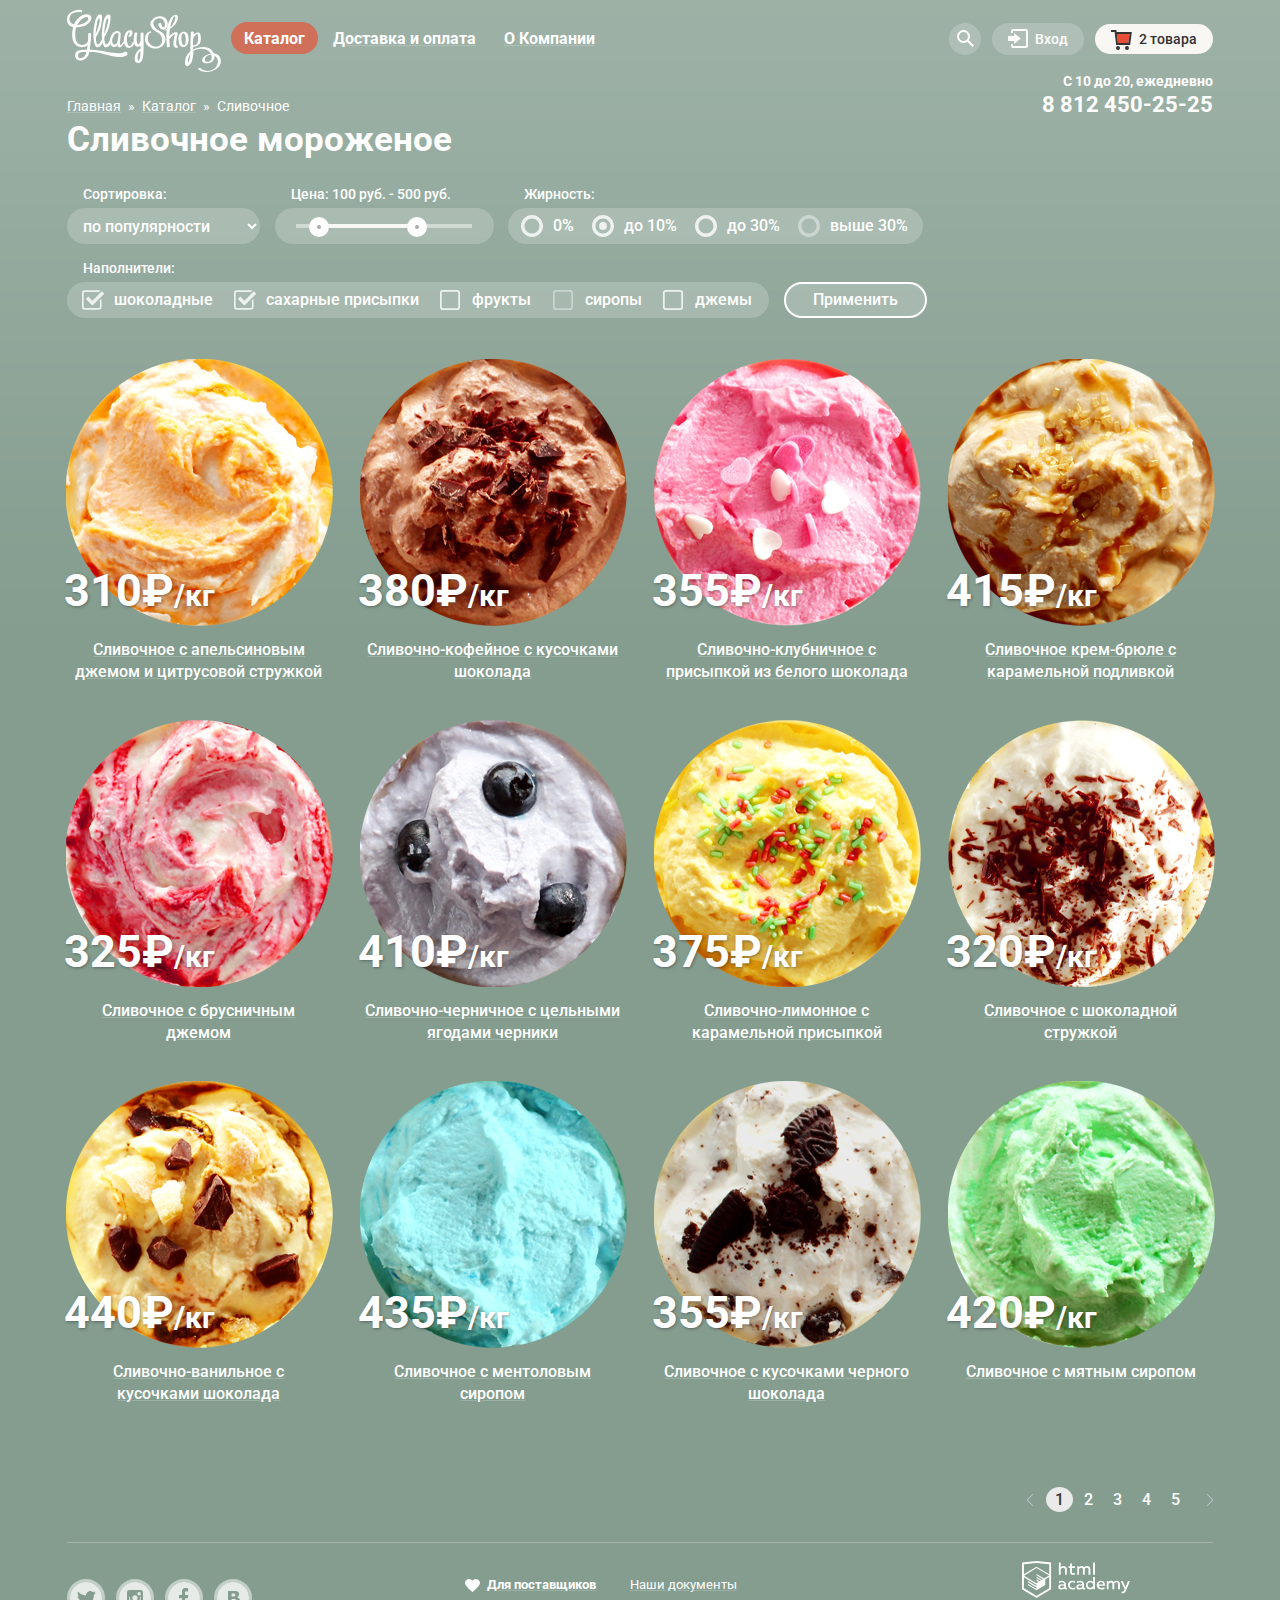
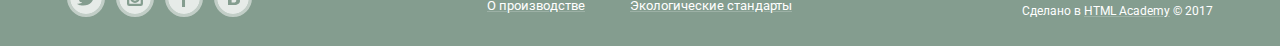
==== commit b6f0ba60: "Исправления для IE" ====
--- a/catalog.html
+++ b/catalog.html
@@ -9,278 +9,54 @@
   </head>
   <body>
   	<header class="page-header container">    
-      <div class="logo-and-nav">  
-        <a class="gllacy-logo-link" href="index.html" aria-label="Главная страница магазина Глейси">
-    			<img src="img/logo.svg" width="154" height="64" alt="Логотип магазина Глейси">
-  			</a> 
-    		<nav class="main-navigation">
-          <ul class="main-navigation-list">
-		  			<li class="main-navigation-item">
-	            <a class="main-nav-button main-nav-current" href="catalog.html">Каталог</a>
-	            <ul class="submenu-catalog">
-	              <li class="submenu-item"><a href="#">Новинки</a></li>
-	              <li class="submenu-item submenu-item-current"><a>Сливочное</a></li>
-	              <li class="submenu-item"><a href="#">Щербеты</a></li>
-	              <li class="submenu-item"><a href="#">Фруктовый лед</a></li>
-	              <li class="submenu-item"><a href="#">Мелорин</a></li>
-	            </ul>    
-	          </li>
-
-		  			<li class="main-navigation-item"><a class="main-nav-button" href="delivery.html">Доставка и оплата</a></li>
-		  			<li class="main-navigation-item"><a class="main-nav-button" href="about.html">О Компании</a></li>
-		  		</ul>
-        </nav>
-      </div>
-
-      <ul class="user-navigation">
-  			<li><button class="user-navigation-item search-button" type="button">
-              Поиск
-              <svg xmlns="http://www.w3.org/2000/svg" xmlns:xlink="http://www.w3.org/1999/xlink" width="17" height="17" viewBox="0 0 17 17"><path fill="#fff" d="M16.958 15.527L11.75 10.32A6.455 6.455 0 0 0 13 6.5 6.5 6.5 0 1 0 6.5 13a6.465 6.465 0 0 0 3.839-1.263l5.205 5.204 1.414-1.414zM6.5 11C4.019 11 2 8.981 2 6.5S4.019 2 6.5 2 11 4.019 11 6.5 8.981 11 6.5 11z"/></svg>
-            </button></li>
-        <li><a class="user-navigation-item login-button" href="login.html">
-              <svg xmlns="http://www.w3.org/2000/svg" xmlns:xlink="http://www.w3.org/1999/xlink" width="21" height="19" viewBox="0 0 21 19"><g fill="#000"><path d="M6 14.875L12.917 9.5 6 4.125v2.917H-.042v4.917H6z"/><path d="M18 0H5C3.9 0 3 .9 3 2v2h2V2h13v15H5v-2H3v2c0 1.1.9 2 2 2h13c1.1 0 2-.9 2-2V2c0-1.1-.9-2-2-2z"/></g></svg>
-              Вход
-            </a></li>
-  			<li><button class="user-navigation-item basket-button basket-not-empty" type="button" aria-label="Корзина">2 товара</button></li>
-      </ul>
-      <div class="useful-info">
-        С 10 до 20, ежедневно
-        <a href="tel:+78124502525" aria-label="Контактный телефон">8 812 450-25-25</a>
-      </div>
+	    <div class="header-flex">
+	      <div class="logo-and-nav">  
+	        <a class="gllacy-logo-link" href="index.html" aria-label="Главная страница магазина Глейси">
+	    			<img src="img/logo.svg" width="154" height="64" alt="Логотип магазина Глейси">
+	  			</a> 
+	    		<nav class="main-navigation">
+	          <ul class="main-navigation-list">
+			  			<li class="main-navigation-item">
+		            <a class="main-nav-button main-nav-current" href="catalog.html">Каталог</a>
+		            <ul class="submenu-catalog">
+		              <li class="submenu-item"><a href="#">Новинки</a></li>
+		              <li class="submenu-item submenu-item-current"><a>Сливочное</a></li>
+		              <li class="submenu-item"><a href="#">Щербеты</a></li>
+		              <li class="submenu-item"><a href="#">Фруктовый лед</a></li>
+		              <li class="submenu-item"><a href="#">Мелорин</a></li>
+		            </ul>    
+		          </li>
+
+			  			<li class="main-navigation-item"><a class="main-nav-button" href="delivery.html">Доставка и оплата</a></li>
+			  			<li class="main-navigation-item"><a class="main-nav-button" href="about.html">О Компании</a></li>
+			  		</ul>
+	        </nav>
+
+		      <div class="useful-info">
+		        С 10 до 20, ежедневно
+		        <a href="tel:+78124502525" aria-label="Контактный телефон">8 812 450-25-25</a>
+		      </div>        
+	      </div>
+
+	      <ul class="user-navigation">
+	  			<li><button class="user-navigation-item search-button" type="button">
+	              Поиск
+	              <svg xmlns="http://www.w3.org/2000/svg" xmlns:xlink="http://www.w3.org/1999/xlink" width="17" height="17" viewBox="0 0 17 17"><path fill="#fff" d="M16.958 15.527L11.75 10.32A6.455 6.455 0 0 0 13 6.5 6.5 6.5 0 1 0 6.5 13a6.465 6.465 0 0 0 3.839-1.263l5.205 5.204 1.414-1.414zM6.5 11C4.019 11 2 8.981 2 6.5S4.019 2 6.5 2 11 4.019 11 6.5 8.981 11 6.5 11z"/></svg>
+	            </button></li>
+	        <li><a class="user-navigation-item login-button" href="login.html">
+	              <svg xmlns="http://www.w3.org/2000/svg" xmlns:xlink="http://www.w3.org/1999/xlink" width="21" height="19" viewBox="0 0 21 19"><g fill="#000"><path d="M6 14.875L12.917 9.5 6 4.125v2.917H-.042v4.917H6z"/><path d="M18 0H5C3.9 0 3 .9 3 2v2h2V2h13v15H5v-2H3v2c0 1.1.9 2 2 2h13c1.1 0 2-.9 2-2V2c0-1.1-.9-2-2-2z"/></g></svg>
+	              Вход
+	            </a></li>
+	  			<li><button class="user-navigation-item basket-button basket-not-empty" type="button" aria-label="Корзина">2 товара</button></li>
+	      </ul>
+			</div>
+
       <section class="modal modal-search">
         <h2 class="visually-hidden">Поиск по сайту</h2>
         <form action="https://echo.htmlacademy.ru" method="post">          
           <input class="form-input search-input" type="search" name="searchline" id="searchline" placeholder="Крем-брюле" aria-label="Строка поиска">
         </form>
-      </section>
-
-  	</header>
-
-		<main class="container">			
-			<div class="breadcrumbs">
-				<ul>
-					<li><a href="index.html">Главная</a></li>
-					<li><a href="catalog.html">Каталог</a></li>
-					<li class="breadcrumbs-current">Сливочное</li>
-				</ul>
-			</div>
-
-
-			<h1 class="catalog-title">Сливочное мороженое</h1>
-
-			<section class="filters">
-				<h2 class="visually-hidden">Фильтры товаров</h2>
-				<form action="https://echo.htmlacademy.ru" method="get">
-					<div class="filters-section">
-						<label class="filters-group-label" for="sorting">Сортировка:</label>
-						<select class="sorting-select filters-group" name="sorting" id="sorting">
-							<option value="popularity">по популярности</option>
-						</select>
-					</div>
-
-					<div class="filters-section">
-						<div class="filter-range">
-							<div class="filters-group-label">Цена: 100 руб. - 500 руб.</div>
-							<div class="filters-group range-controls">
-								<div class="scale">
-									<div class="bar"></div>
-								</div>
-								<div class="range-toggle range-toggle-min"></div>
-								<div class="range-toggle range-toggle-max"></div>
-							</div>
-						</div>
-					</div>
-
-					<fieldset class="fat-select filters-section">
-						<legend class="filters-group-label">Жирность:</legend>
-						<ul class="filters-group">
-							<li class="filter-option">
-								<input class="visually-hidden filter-input filter-input-radio" type="radio" name="radio-fat" id="zero" value="0">
-								<label for="zero">0%</label>
-							</li>
-
-							<li class="filter-option">
-								<input class="visually-hidden filter-input filter-input-radio" type="radio" name="radio-fat" id="under-10" value="under-10" checked>
-								<label for="under-10">до 10%</label>
-							</li>
-
-							<li class="filter-option">
-								<input class="visually-hidden filter-input filter-input-radio" type="radio" name="radio-fat" id="under-30" value="under-30">
-								<label for="under-30">до 30%</label>
-							</li>
-
-							<li class="filter-option">
-								<input class="visually-hidden filter-input filter-input-radio" type="radio" name="radio-fat" id="over-30" value="over-30" disabled>
-								<label for="over-30">выше 30%</label>
-							</li>
-						</ul>
-					</fieldset>
-
-					<fieldset class="fillers-select filters-section">
-						<legend class="filters-group-label">Наполнители:</legend>
-						<ul class="filters-group">
-							<li class="filter-option">
-								<input class="visually-hidden  filter-input filter-input-checkbox" type="checkbox" name="chocolate" id="check-chocolate" checked>
-								<label for="check-chocolate">шоколадные</label>
-							</li>
-							<li class="filter-option">
-								<input class="visually-hidden  filter-input filter-input-checkbox" type="checkbox" name="sugar-top" id="check-sugar-top" checked>
-								<label for="check-sugar-top">сахарные присыпки</label>
-							</li>
-							<li class="filter-option">
-								<input class="visually-hidden  filter-input filter-input-checkbox" type="checkbox" name="fruit" id="check-fruit">
-								<label for="check-fruit">фрукты</label>
-							</li>
-							<li class="filter-option">
-								<input class="visually-hidden  filter-input filter-input-checkbox" type="checkbox" name="syrup" id="check-syrup" disabled>
-								<label for="check-syrup">сиропы</label>
-							</li>
-							<li class="filter-option">
-								<input class="visually-hidden  filter-input filter-input-checkbox" type="checkbox" name="jam" id="check-jam">
-								<label for="check-jam">джемы</label>
-							</li>
-						</ul>
-					</fieldset>
-
-					<div class="filters-section">
-						<input class="filters-button" type="submit" value="Применить">
-					</div>
-				</form>
-			</section>
- 
-			<ol class="goods-list">
-				<li class="goods-list-item">
-					<a href="#">
-						<h3>Сливочное с апельсиновым джемом и цитрусовой стружкой</h3>
-						<img src="img/1.png" width="267" height="267" alt="Сливочное с апельсиновым джемом и цитрусовой стружкой">
-					</a>	
-					<p>
-						<span class="price">310</span><span class="price rouble">&#8381;</span>/кг
-					</p>
-					<button class="button quick-view-button" type="button">Быстрый просмотр</button>
-				</li>
-				<li class="goods-list-item">
-					<a href="#">
-						<h3>Сливочно-кофейное с кусочками шоколада</h3>
-						<img src="img/2.png" width="267" height="267" alt="Сливочно-кофейное с кусочками шоколада">
-					</a>
-					<p>
-						<span class="price">380</span><span class="price rouble">&#8381;</span>/кг
-					</p>
-					<button class="button quick-view-button" type="button">Быстрый просмотр</button>
-				</li>
-				<li class="goods-list-item">
-					<a href="#">
-						<h3>Сливочно-клубничное с присыпкой из белого шоколада</h3>
-						<img src="img/3.png" width="267" height="267" alt="Сливочно-клубничное с присыпкой из белого шоколада">
-					</a>
-					<p>
-						<span class="price">355</span><span class="price rouble">&#8381;</span>/кг
-					</p>
-					<button class="button quick-view-button" type="button">Быстрый просмотр</button>
-				</li>
-				<li class="goods-list-item">
-					<a href="#">
-						<h3>Сливочное крем-брюле с карамельной подливкой</h3>
-						<img src="img/4.png" width="267" height="267" alt="Сливочное крем-брюле с карамельной подливкой">
-					</a>
-					<p>
-						<span class="price">415</span><span class="price rouble">&#8381;</span>/кг
-					</p>
-					<button class="button quick-view-button" type="button">Быстрый просмотр</button>
-				</li>
-				<li class="goods-list-item">
-					<a href="#"><h3>Сливочное с брусничным джемом</h3>
-					<img src="img/2-1.png" width="267" height="267" alt="Сливочное с брусничным джемом">
-					</a>
-					<p>
-						<span class="price">325</span><span class="price rouble">&#8381;</span>/кг
-					</p>
-					<button class="button quick-view-button" type="button">Быстрый просмотр</button>
-				</li>
-				<li class="goods-list-item">
-					<a href="#">
-						<h3>Сливочно-черничное с цельными ягодами черники</h3>
-						<img src="img/2-2.png" width="267" height="267" alt="Сливочно-черничное с цельными ягодами черники">
-					</a>
-					<p>
-						<span class="price">410</span><span class="price rouble">&#8381;</span>/кг
-					</p>
-					<button class="button quick-view-button" type="button">Быстрый просмотр</button>
-				</li>
-				<li class="goods-list-item">
-					<a href="#">
-						<h3>Сливочно-лимонное с карамельной присыпкой</h3>
-						<img src="img/2-3.png" width="267" height="267" alt="Сливочно-лимонное с карамельной присыпкой">
-					</a>
-					<p>
-						<span class="price">375</span><span class="price rouble">&#8381;</span>/кг
-					</p>
-					<button class="button quick-view-button" type="button">Быстрый просмотр</button>
-				</li>
-				<li class="goods-list-item">
-					<a href="#">
-						<h3>Сливочное с шоколадной стружкой</h3>
-						<img src="img/2-4.png" width="267" height="267" alt="Сливочное с шоколадной стружкой">
-					</a>
-					<p>
-						<span class="price">320</span><span class="price rouble">&#8381;</span>/кг
-					</p>
-					<button class="button quick-view-button" type="button">Быстрый просмотр</button>
-				</li>
-				<li class="goods-list-item">
-					<a href="#">
-						<h3>Сливочно-ванильное с кусочками шоколада</h3>
-						<img src="img/3-1.png" width="267" height="267" alt="Сливочно-ванильное с кусочками шоколада">
-					</a>
-					<p>
-						<span class="price">440</span><span class="price rouble">&#8381;</span>/кг
-					</p>
-					<button class="button quick-view-button" type="button">Быстрый просмотр</button>
-				</li>
-				<li class="goods-list-item">
-					<a href="#">
-						<h3>Сливочное с ментоловым сиропом</h3>
-						<img src="img/3-2.png" width="267" height="267" alt="Сливочное с ментоловым сиропом">
-					</a>
-					<p>
-						<span class="price">435</span><span class="price rouble">&#8381;</span>/кг
-					</p>					
-					<button class="button quick-view-button" type="button">Быстрый просмотр</button>
-				</li>
-				<li class="goods-list-item">
-					<a href="#">
-						<h3>Сливочное с кусочками черного шоколада</h3>
-						<img src="img/3-3.png" width="267" height="267" alt="Сливочное с кусочками черного шоколада">
-					</a>
-					<p>
-						<span class="price">355</span><span class="price rouble">&#8381;</span>/кг
-					</p>
-					<button class="button quick-view-button" type="button">Быстрый просмотр</button>
-				</li>
-				<li class="goods-list-item">
-					<a href="#">
-						<h3>Сливочное с мятным сиропом</h3>
-						<img src="img/3-4.png" width="267" height="267" alt="Сливочное с мятным сиропом">
-					</a>
-					<p>
-						<span class="price">420</span><span class="price rouble">&#8381;</span>/кг
-					</p>
-					<button class="button quick-view-button" type="button">Быстрый просмотр</button>
-				</li>
-			</ol>
-			
-			
-			<ul class="pagination">
-				<li><a class="previous-page disabled-page" href="#" aria-label="Назад">&lt;</a></li>
-				<li><a class="current-page">1</a></li>
-				<li><a class="page-link" href="#">2</a></li>
-				<li><a class="page-link" href="#">3</a></li>
-				<li><a class="page-link" href="#">4</a></li>
-				<li><a class="page-link" href="#">5</a></li>
-				<li><a class="next-page" href="#" aria-label="Вперед">&gt;</a></li>
-			</ul>
-			
+      </section>			
 
 			<section class="modal modal-basket">
 				<h2 class="visually-hidden">Список товаров в корзине</h2>
@@ -322,6 +98,232 @@
           </div>
         </form>
       </section>
+  	</header>
+
+		<main class="container">			
+			<div class="breadcrumbs">
+				<ul>
+					<li><a href="index.html">Главная</a></li>
+					<li><a href="catalog.html">Каталог</a></li>
+					<li class="breadcrumbs-current">Сливочное</li>
+				</ul>
+			</div>
+
+
+			<h1 class="catalog-title">Сливочное мороженое</h1>
+
+			<section class="filters">
+				<h2 class="visually-hidden">Фильтры товаров</h2>
+				<form action="https://echo.htmlacademy.ru" method="get">
+					<div class="filters-section">
+						<label class="filters-group-label" for="sorting">Сортировка:</label>
+						<select class="sorting-select filters-group" name="sorting" id="sorting">
+							<option value="popularity">по популярности</option>
+						</select>
+					</div>
+
+					<div class="filters-section">
+						<div class="filter-range">
+							<div class="filters-group-label">Цена: 100 руб. - 500 руб.</div>
+							<div class="filters-group range-controls">
+								<div class="scale">
+									<div class="bar"></div>
+								</div>
+								<div class="range-toggle range-toggle-min"></div>
+								<div class="range-toggle range-toggle-max"></div>
+							</div>
+						</div>
+					</div>
+
+					<fieldset class="fat-select filters-section">
+						<legend class="filters-group-label">Жирность:</legend>
+						<ul class="filters-group">
+							<li class="filter-option">
+								<input class="visually-hidden filter-input filter-input-radio" type="radio" name="radio-fat" id="zero" value="0">
+								<label for="zero">0%</label>
+							</li>
+
+							<li class="filter-option">
+								<input class="visually-hidden filter-input filter-input-radio" type="radio" name="radio-fat" id="under-10" value="under-10" checked>
+								<label for="under-10">до 10%</label>
+							</li>
+
+							<li class="filter-option">
+								<input class="visually-hidden filter-input filter-input-radio" type="radio" name="radio-fat" id="under-30" value="under-30">
+								<label for="under-30">до 30%</label>
+							</li>
+
+							<li class="filter-option">
+								<input class="visually-hidden filter-input filter-input-radio" type="radio" name="radio-fat" id="over-30" value="over-30" disabled>
+								<label for="over-30">выше 30%</label>
+							</li>
+						</ul>
+					</fieldset>
+
+					<fieldset class="fillers-select filters-section">
+						<legend class="filters-group-label">Наполнители:</legend>
+						<ul class="filters-group">
+							<li class="filter-option">
+								<input class="visually-hidden  filter-input filter-input-checkbox" type="checkbox" name="chocolate" id="check-chocolate" checked>
+								<label for="check-chocolate">шоколадные</label>
+							</li>
+							<li class="filter-option">
+								<input class="visually-hidden  filter-input filter-input-checkbox" type="checkbox" name="sugar-top" id="check-sugar-top" checked>
+								<label for="check-sugar-top">сахарные присыпки</label>
+							</li>
+							<li class="filter-option">
+								<input class="visually-hidden  filter-input filter-input-checkbox" type="checkbox" name="fruit" id="check-fruit">
+								<label for="check-fruit">фрукты</label>
+							</li>
+							<li class="filter-option">
+								<input class="visually-hidden  filter-input filter-input-checkbox" type="checkbox" name="syrup" id="check-syrup" disabled>
+								<label for="check-syrup">сиропы</label>
+							</li>
+							<li class="filter-option">
+								<input class="visually-hidden  filter-input filter-input-checkbox" type="checkbox" name="jam" id="check-jam">
+								<label for="check-jam">джемы</label>
+							</li>
+						</ul>
+					</fieldset>
+
+					<div class="filters-section">
+						<input class="filters-button" type="submit" value="Применить">
+					</div>
+				</form>
+			</section>
+ 
+			<ol class="goods-list">
+				<li class="goods-list-item">
+					<a href="#">
+						<h3>Сливочное с апельсиновым джемом и цитрусовой стружкой</h3>
+						<img src="img/1.png" width="267" height="267" alt="Сливочное с апельсиновым джемом и цитрусовой стружкой">
+					</a>	
+					<p>
+						<span class="price">310&#8381;</span>/кг
+					</p>
+					<button class="button quick-view-button" type="button">Быстрый просмотр</button>
+				</li>
+				<li class="goods-list-item">
+					<a href="#">
+						<h3>Сливочно-кофейное с кусочками шоколада</h3>
+						<img src="img/2.png" width="267" height="267" alt="Сливочно-кофейное с кусочками шоколада">
+					</a>
+					<p>
+						<span class="price">380&#8381;</span>/кг
+					</p>
+					<button class="button quick-view-button" type="button">Быстрый просмотр</button>
+				</li>
+				<li class="goods-list-item">
+					<a href="#">
+						<h3>Сливочно-клубничное с присыпкой из белого шоколада</h3>
+						<img src="img/3.png" width="267" height="267" alt="Сливочно-клубничное с присыпкой из белого шоколада">
+					</a>
+					<p>
+						<span class="price">355&#8381;</span>/кг
+					</p>
+					<button class="button quick-view-button" type="button">Быстрый просмотр</button>
+				</li>
+				<li class="goods-list-item">
+					<a href="#">
+						<h3>Сливочное крем-брюле с карамельной подливкой</h3>
+						<img src="img/4.png" width="267" height="267" alt="Сливочное крем-брюле с карамельной подливкой">
+					</a>
+					<p>
+						<span class="price">415&#8381;</span>/кг
+					</p>
+					<button class="button quick-view-button" type="button">Быстрый просмотр</button>
+				</li>
+				<li class="goods-list-item">
+					<a href="#"><h3>Сливочное с брусничным джемом</h3>
+					<img src="img/2-1.png" width="267" height="267" alt="Сливочное с брусничным джемом">
+					</a>
+					<p>
+						<span class="price">325&#8381;</span>/кг
+					</p>
+					<button class="button quick-view-button" type="button">Быстрый просмотр</button>
+				</li>
+				<li class="goods-list-item">
+					<a href="#">
+						<h3>Сливочно-черничное с цельными ягодами черники</h3>
+						<img src="img/2-2.png" width="267" height="267" alt="Сливочно-черничное с цельными ягодами черники">
+					</a>
+					<p>
+						<span class="price">410&#8381;</span>/кг
+					</p>
+					<button class="button quick-view-button" type="button">Быстрый просмотр</button>
+				</li>
+				<li class="goods-list-item">
+					<a href="#">
+						<h3>Сливочно-лимонное с карамельной присыпкой</h3>
+						<img src="img/2-3.png" width="267" height="267" alt="Сливочно-лимонное с карамельной присыпкой">
+					</a>
+					<p>
+						<span class="price">375&#8381;</span>/кг
+					</p>
+					<button class="button quick-view-button" type="button">Быстрый просмотр</button>
+				</li>
+				<li class="goods-list-item">
+					<a href="#">
+						<h3>Сливочное с шоколадной стружкой</h3>
+						<img src="img/2-4.png" width="267" height="267" alt="Сливочное с шоколадной стружкой">
+					</a>
+					<p>
+						<span class="price">320&#8381;</span>/кг
+					</p>
+					<button class="button quick-view-button" type="button">Быстрый просмотр</button>
+				</li>
+				<li class="goods-list-item">
+					<a href="#">
+						<h3>Сливочно-ванильное с кусочками шоколада</h3>
+						<img src="img/3-1.png" width="267" height="267" alt="Сливочно-ванильное с кусочками шоколада">
+					</a>
+					<p>
+						<span class="price">440&#8381;</span>/кг
+					</p>
+					<button class="button quick-view-button" type="button">Быстрый просмотр</button>
+				</li>
+				<li class="goods-list-item">
+					<a href="#">
+						<h3>Сливочное с ментоловым сиропом</h3>
+						<img src="img/3-2.png" width="267" height="267" alt="Сливочное с ментоловым сиропом">
+					</a>
+					<p>
+						<span class="price">435&#8381;</span>/кг
+					</p>					
+					<button class="button quick-view-button" type="button">Быстрый просмотр</button>
+				</li>
+				<li class="goods-list-item">
+					<a href="#">
+						<h3>Сливочное с кусочками черного шоколада</h3>
+						<img src="img/3-3.png" width="267" height="267" alt="Сливочное с кусочками черного шоколада">
+					</a>
+					<p>
+						<span class="price">355&#8381;</span>/кг
+					</p>
+					<button class="button quick-view-button" type="button">Быстрый просмотр</button>
+				</li>
+				<li class="goods-list-item">
+					<a href="#">
+						<h3>Сливочное с мятным сиропом</h3>
+						<img src="img/3-4.png" width="267" height="267" alt="Сливочное с мятным сиропом">
+					</a>
+					<p>
+						<span class="price">420&#8381;</span>/кг
+					</p>
+					<button class="button quick-view-button" type="button">Быстрый просмотр</button>
+				</li>
+			</ol>
+			
+			
+			<ul class="pagination">
+				<li><a class="page-link previous-page disabled-page" href="#" aria-label="Назад">&lt;</a></li>
+				<li><a class="page-link current-page">1</a></li>
+				<li><a class="page-link" href="#">2</a></li>
+				<li><a class="page-link" href="#">3</a></li>
+				<li><a class="page-link" href="#">4</a></li>
+				<li><a class="page-link" href="#">5</a></li>
+				<li><a class="page-link next-page" href="#" aria-label="Вперед">&gt;</a></li>
+			</ul>
 		</main>
 
   	<footer class="container">
--- a/css/style.css
+++ b/css/style.css
@@ -45,6 +45,7 @@
 }
 
 .container {
+	position: relative;
 	width: 1146px;
 	margin: 0 auto;
 	padding: 0 27px;
@@ -127,8 +128,8 @@
 	/*      ****               */
 	z-index: 1;
 	position: absolute;
-	right: 200px;
-	top: 60px;
+	right: 135px;
+	top: 50px;
 
 	background-color: #f8f7f4;
 
@@ -182,8 +183,8 @@
 
 	z-index: 1;
 	position: absolute;
-	right: 45px;
-	top: 60px;
+	right: 27px;
+	top: 50px;
 	padding: 0 16px;
 
 	color: #323232;
@@ -421,9 +422,13 @@
 /*    Главное меню     */
 .page-header {
 	position: relative;
+	margin-top: 9px;
+}
+
+.header-flex {
 	display: flex;
 	justify-content: space-between;
-	margin-top: 9px;
+
 }
 
 .logo-and-nav {
@@ -550,7 +555,6 @@
 	background-color: #f7f6f3;
 	text-decoration: none;
 	border-radius: 16px;
-	box-shadow: 0 0 0 1px #ffffff;
 }
 
 .main-nav-button:active {
@@ -835,22 +839,6 @@
 	text-shadow: 1px 1px 3px rgba(49, 50, 53, 0.5);
 }
 
-.bestsellers-list .rouble {
-	display: inline-block;
-	vertical-align: baseline;
-	position: relative;
-	top: -11px;
-	left: 2px;
-
-	font-size: 0px;
-
-	width: 31px;
-	height: 36px;
-
-	background-image: url("../img/ruble.svg");
-	background-repeat: no-repeat;
-}
-
 .bestsellers-list li {
 	position: relative;
 }
@@ -1047,7 +1035,7 @@
 
 .map {
 	position: relative;
-	margin: 0 auto;
+	margin: 0 -27px;
 	margin-top: 40px;
 	width: 1200px;
 }
@@ -1512,23 +1500,6 @@
 	text-shadow: 1px 1px 3px rgba(49, 50, 53, 0.5);
 }
 
-.goods-list .rouble {
-	display: inline-block;
-	vertical-align: baseline;
-	position: relative;
-	top: -11px;
-	left: 2px;
-
-	font-size: 0px;
-
-	width: 31px;
-	height: 36px;
-
-	background-image: url("../img/ruble.svg");
-	background-repeat: no-repeat;
-}
-
-
 /* Пагинация */
 
 .pagination {
@@ -1536,15 +1507,17 @@
 	justify-content: flex-end;
 
 	padding: 0;
-	margin-top: 47px;
-	padding-bottom: 22px;
+	margin-top: 45px;
+	padding-bottom: 29px;
 
 	border-bottom: 1px solid rgba(234, 234, 234, 0.3);
 
 	list-style: none;
 }
 
-.pagination .page-link {
+.page-link {
+	display: block;
+
 	padding-top: 4px;
 	padding-bottom: 3px;
 	padding-left: 9px;
@@ -1559,51 +1532,39 @@
 	border-radius: 50%;
 }
 
-.pagination .page-link:hover,
-.pagination .page-link:focus,
-.pagination .page-link:active {
+.page-link:hover,
+.page-link:focus,
+.page-link:active {
 	color: #ffffff;
 	background-color: rgba(255, 255, 255, 0.2);
 }
 
 .pagination .current-page {
 	color: #353535;
-	padding-top: 4px;
-	padding-bottom: 3px;
-	padding-left: 9px;
-	padding-right: 9px;
-
-	font-size: 16px;
-	line-height: 18px;
-	font-weight: 500;
-	text-decoration: none;
-	
-	border-radius: 50%;
+
 	background-color: #eaeaea;
 }
 
 .previous-page,
 .next-page {
-	display: inline-block;
 	width: 27px;
 	height: 26px;
+	padding: 0;
 
 	font-size: 0;
 
 	background-image: url("../img/icon-right-small.svg");
 	background-repeat: no-repeat;
-}
-
-.previous-page {
-	background-position: left 70% bottom 0;
+	background-position: center;
+}
+
+.previous-page {	
 	transform: rotate(180deg);
 }
 
 .next-page {
 	margin-right: -10px;
 	margin-left: 7px;
-
-	background-position: left 50% top 0;
 }
 
 /* Подвал */
@@ -1738,4 +1699,9 @@
 	background-image: url("../img/logo-htmlacademy.svg");
 	background-repeat: no-repeat;
 }
-
+/*
+body {
+	background-image: url("../../gllacy-catalog.jpg");
+	background-position: 50% 0;
+	background-repeat: no-repeat;
+}*/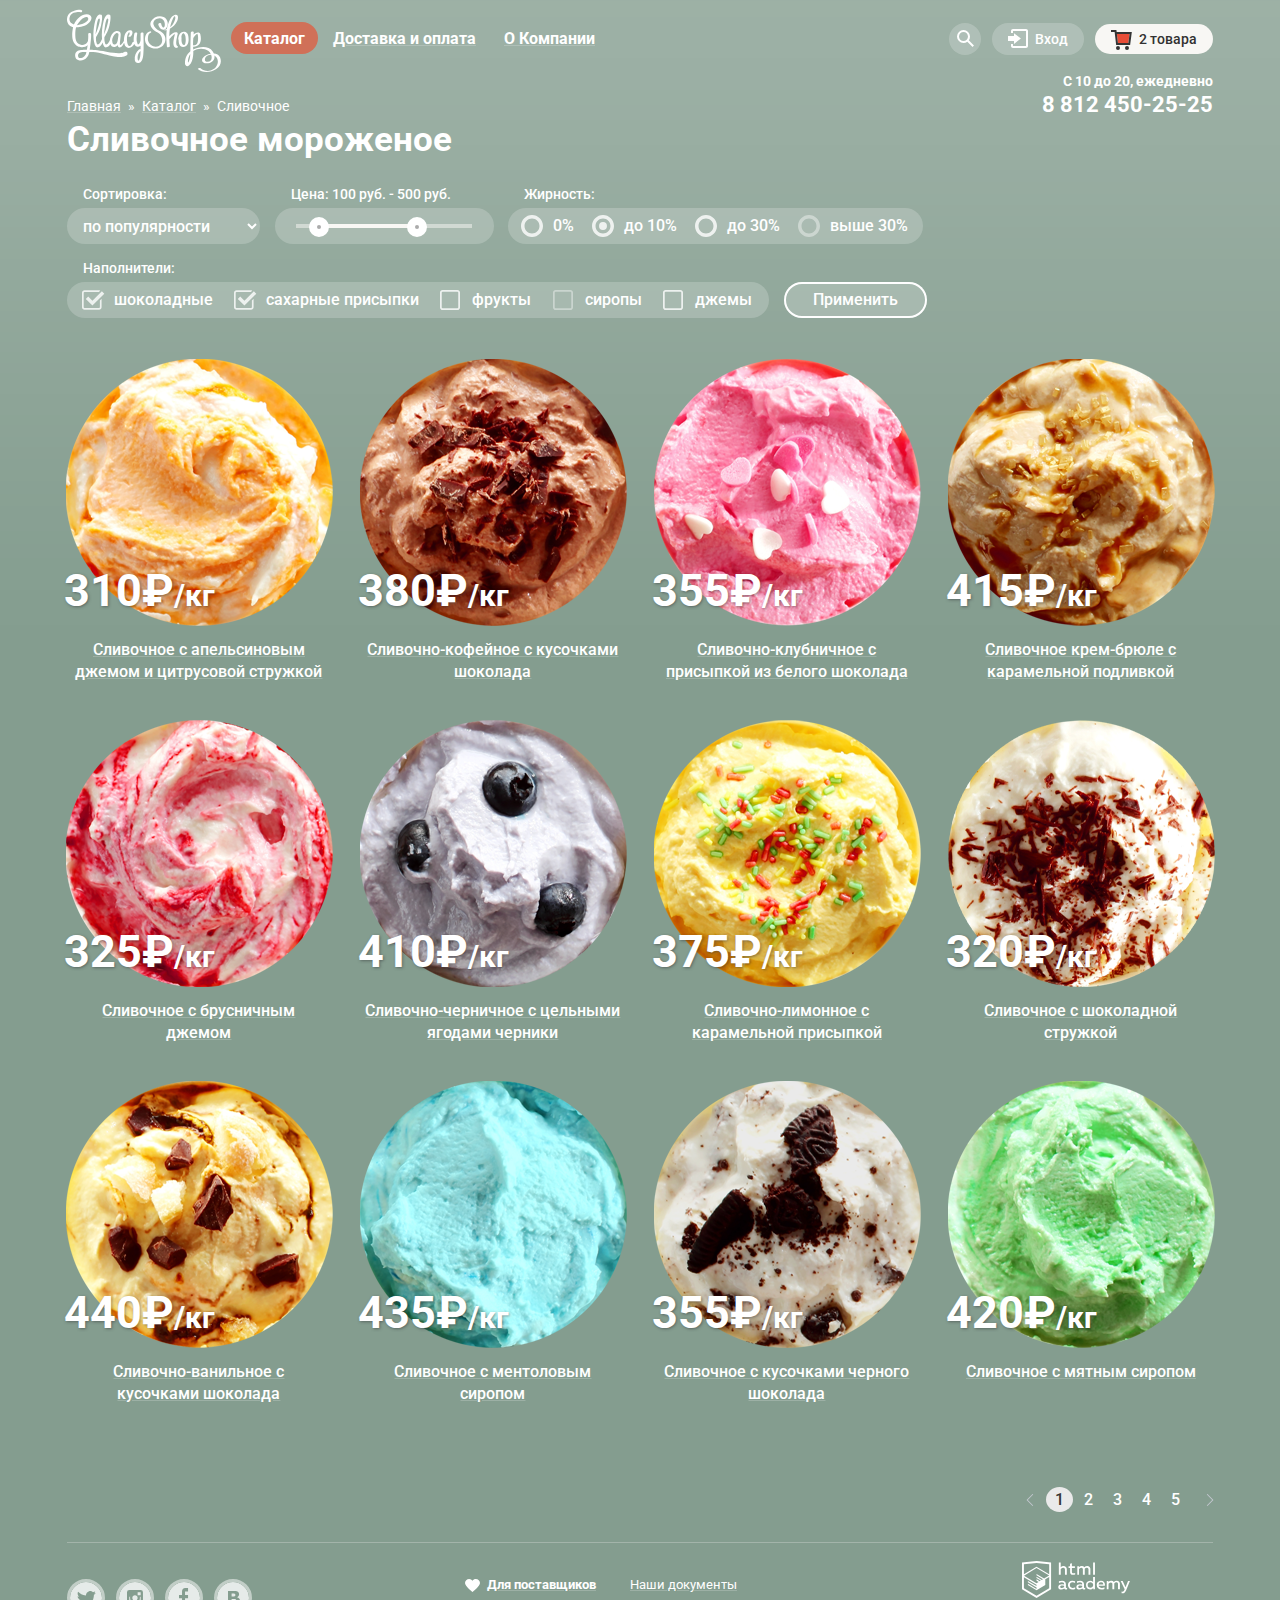
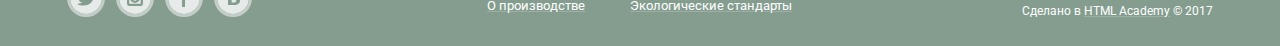
==== commit a5422c65: "Исправления по критериям" ====
--- a/catalog.html
+++ b/catalog.html
@@ -86,9 +86,9 @@
         <h2 class="visually-hidden">Личный кабинет</h2>
         <form action="https://echo.htmlacademy.ru" method="post">          
           <label class="visually-hidden" for="login-email">Электронная почта</label>
-          <input class="form-input modal-login-email-input" type="email" name="email" id="login-email" placeholder="Электронная почта">
+          <input class="form-input modal-login-email-input" type="email" name="email" id="login-email" placeholder="Электронная почта" required>
           <label class="visually-hidden" for="login-password">Пароль</label>
-          <input class="form-input modal-login-password-input" type="password" name="password" id="login-password" placeholder="Пароль">
+          <input class="form-input modal-login-password-input" type="password" name="password" id="login-password" placeholder="Пароль" required>
           <div class="modal-login-buttons-and-links">
             <button class="button enter-button" type="submit">Войти</button>
             <div>
@@ -353,6 +353,6 @@
         <span class="made-in-htmlacademy"> Сделано в <a href="https://htmlacademy.ru/intensive/htmlcss">HTML Academy</a> &copy; 2017</span>
   		</div>
   	</footer>
-  	<script type="text/javascript" src="js/script.js"></script>
+  	<script src="js/script.js"></script>
   </body>
 </html>--- a/css/style.css
+++ b/css/style.css
@@ -16,10 +16,12 @@
 
 }
 
-body.main-page {	
+.site-wrapper {	
 	background-image: url("../img/backlight.png");
 	background-position: 50% 0;
 	background-repeat: no-repeat;
+
+	transition: background-color 0.5s ease;
 }
 
 a {
@@ -38,10 +40,6 @@
 img {
   max-width: 100%;
   height: auto;
-}
-
-ul {
-	margin: 0;
 }
 
 .container {
@@ -70,10 +68,6 @@
 	display: none;
 }
 
-.modal-show {
-	display: block;
-}
-
 .form-input {
 	box-sizing: border-box;
 	padding: 0 14px;
@@ -100,14 +94,10 @@
 }
 
 .modal-search {
-	/* временно для разработки */
-	/*display: block;*/
-	/*      ****               */
-
 	z-index: 1;
 	position: absolute;
 	right: 239px;
-	top: 50px;
+	top: 59px;
 
 	background-color: #f8f7f4;
 
@@ -123,13 +113,10 @@
 }
 
 .modal-login {
-	/* временно для разработки */
-	/*display: block;*/
-	/*      ****               */
 	z-index: 1;
 	position: absolute;
 	right: 135px;
-	top: 50px;
+	top: 59px;
 
 	background-color: #f8f7f4;
 
@@ -177,14 +164,10 @@
 }
 
 .modal-basket {
-	/* временно для разработки */
-	/*display: block;*/
-	/*      ****               */
-
 	z-index: 1;
 	position: absolute;
 	right: 27px;
-	top: 50px;
+	top: 59px;
 	padding: 0 16px;
 
 	color: #323232;
@@ -205,14 +188,6 @@
 .basket-table-line {
 	height: 65px;
 	vertical-align: middle;
-}
-
-.basket-table-line:first-child {
-	padding-top: 30px;
-}
-
-.basket-table-line:last-child {
-	padding-bottom: 10px;
 }
 
 .basket-cost-cell {
@@ -287,13 +262,10 @@
 }
 
 .modal-feedback {
-	/* временно для разработки */
-	/*display: block;*/
-	/*                         */
 	position: fixed;
 	width: 478px;
 	height: 442px;
-	z-index: 1;
+	z-index: 3;
 	left: 50%;
 	top: 50%;
 	transform: translate(-50%, -50%);
@@ -305,6 +277,18 @@
 	border-radius: 10px;
 }
 
+.overlay {
+	z-index: 2;
+	display: none;
+	position: fixed;
+	left: 0;
+	top: 0;
+	width: 100%;
+	height: 100%;
+
+	background-color: rgba(0, 0, 0, 0.3);
+}
+
 .modal-feedback form {
 	text-align: right;
 }
@@ -359,6 +343,10 @@
 	background-position: center;
 
 	border: none;
+}
+
+.modal-show {
+	display: block;
 }
 
 
@@ -422,7 +410,7 @@
 /*    Главное меню     */
 .page-header {
 	position: relative;
-	margin-top: 9px;
+	padding-top: 9px;
 }
 
 .header-flex {
@@ -433,6 +421,7 @@
 
 .logo-and-nav {
 	display: flex;
+	max-width: 75%;
 }
 
 .gllacy-logo-link {
@@ -450,6 +439,7 @@
 .user-navigation {
 	font-weight: 500;
 	line-height: 16px;
+	margin: 0;
 }
 
 .main-navigation a,
@@ -474,6 +464,7 @@
 }
 
 .main-navigation-list {
+	margin: 0;
 	position: relative;
 	height: 100%;
 }
@@ -486,6 +477,7 @@
 	top: 50px;
 	left: -7px;
 	padding: 0;
+	margin: 0;
 
 	list-style: none;
 
@@ -708,10 +700,17 @@
 .slider ul {
 	list-style: none;
 	padding: 0;	
+	margin: 0;
 }
 
 .slider-item {
+	display: none;
 	text-align: center;
+}
+
+.slider-item img {
+	width: 647px;
+	height: 584px;
 }
 
 .slider-header {
@@ -725,6 +724,59 @@
 
 .slider a {
 	top: 459px;
+}
+
+.slider-controls {
+  position: absolute;
+  bottom: 88px;
+  left: 0;
+  z-index: 20;
+  
+  font-size: 0;
+}
+
+.slider-controls label {
+  display: inline-block;
+  width: 17px;
+  height: 17px;
+  margin-right: 8px;
+
+  vertical-align: top;
+
+  background-color: transparent;
+  border: 2px solid #ffffff;
+  border-radius: 50%;
+  cursor: pointer;
+}
+
+#slide1:checked ~ .site-wrapper {
+  background-color: #849d8f;
+}
+
+#slide2:checked ~ .site-wrapper {
+  background-color: #8996a6;
+}
+
+#slide3:checked ~ .site-wrapper {
+  background-color: #9d8b84;
+}
+
+#slide1:checked ~ .site-wrapper .slider-item:nth-child(1),
+#slide2:checked ~ .site-wrapper .slider-item:nth-child(2),
+#slide3:checked ~ .site-wrapper .slider-item:nth-child(3) {
+  display: block;
+}
+
+#slide1:checked ~ .site-wrapper label[for="slide1"],
+#slide2:checked ~ .site-wrapper label[for="slide2"],
+#slide3:checked ~ .site-wrapper label[for="slide3"] {
+  background-color: #ffffff;
+}
+
+#slide1:focus ~ .site-wrapper label[for="slide1"],
+#slide2:focus ~ .site-wrapper label[for="slide2"],
+#slide3:focus ~ .site-wrapper label[for="slide3"] {
+  box-shadow: 0 0 4px 4px rgba(117, 161, 210, 1);
 }
 
 /* Раздел горячие предложения */
@@ -793,60 +845,20 @@
 	display: flex;
 	flex-wrap: wrap;
 	justify-content: space-between;
+	margin: 0;
+	padding: 0;
+	margin-top: 25px;
+	margin-left: -15px;
+	margin-right: -15px;
+
 
 	list-style: none;
-
-	padding: 0;
-}
-
-.bestsellers-list-item {
-	position: relative;
-	width: 267px;
-}
-
-.bestsellers-list-item a {
-	display: flex;
-	flex-direction: column-reverse;
-
-}
-
-.bestsellers-list h3 {
-	margin: 0;
-	margin-top: 13px;
-
-	font-size: 16px;
-	line-height: 22px;
-	font-weight: 500;
-
-	text-align: center;
-}
-
-.bestsellers-list .price {
-	font-size: 45px;
-	line-height: 45px;
-	font-weight: bold;
-
-}
-
-.bestsellers-list p {
-	position: absolute;
-	top: 179px;
-	left: -2px;
-
-	font-size: 30px;
-	line-height: 45px;
-	font-weight: bold;
-	text-shadow: 1px 1px 3px rgba(49, 50, 53, 0.5);
-}
-
-.bestsellers-list li {
-	position: relative;
-}
-
-.bestsellers-list li::before {
+}
+
+.bestsellers-list li::after {
 	position: absolute;
 	top: 0;
-	left: 0;
+	left: 13px;
 
 	content: "";
 	width: 61px;
@@ -858,7 +870,7 @@
 /* Раздел Преимущества (главная)*/
 
 .advantages {
-	margin-top: 38px;
+	margin-top: 1px;
 	padding: 19px;
 	padding-bottom: 25px;
 
@@ -1095,6 +1107,7 @@
 
 .map-infobox .office-address {
 	display: inline-block;
+	vertical-align: baseline;
 	margin-bottom: 3px;
 
 	font-size: 18px;
@@ -1104,6 +1117,7 @@
 
 .map-infobox .phone {
 	display: inline-block;
+	vertical-align: baseline;
 	margin-top: 7px;
 
 	color: #323232;
@@ -1114,6 +1128,7 @@
 
 .map-infobox .working-hours {
 	display: inline-block;
+	vertical-align: baseline;
 	margin-bottom: 10px;
 
 	font-size: 14px;
@@ -1129,6 +1144,9 @@
 /*         */
 
 /* Хлебные крошки */
+.breadcrumbs {
+	max-width: 80%;
+}
 
 .breadcrumbs ul {
 	display: flex;
@@ -1204,7 +1222,8 @@
 }
 
 .filters ul {
-	list-style: none;	
+	list-style: none;
+	margin: 0;	
 }
 
 .filters-group-label {
@@ -1469,7 +1488,7 @@
 	align-items: center;
 }
 
-.goods-list h3 {
+.goods-list-item h3 {
 	margin: 0;
 	margin-top: 13px;
 	max-width: 87%;
@@ -1481,14 +1500,14 @@
 	text-align: center;
 }
 
-.goods-list .price {
+.goods-list-item .price {
 	font-size: 45px;
 	line-height: 45px;
 	font-weight: bold;
 
 }
 
-.goods-list p {
+.goods-list-item p {
 	position: absolute;
 	top: 209px;
 	left: 12px;
@@ -1505,8 +1524,10 @@
 .pagination {
 	display: flex;
 	justify-content: flex-end;
+	flex-wrap: wrap;
 
 	padding: 0;
+	margin: 0;
 	margin-top: 45px;
 	padding-bottom: 29px;
 
@@ -1601,8 +1622,14 @@
 .social ul {
 	display: flex;
 	justify-content: space-between;
+	flex-wrap: wrap;
 
 	padding: 0;
+	margin: 0;
+}
+
+.social li {
+	margin-bottom: 3px;
 }
 
 .footer-nav {
@@ -1615,6 +1642,7 @@
 
 .footer-nav ul {
 	padding: 0;
+	margin: 0;
 }
 
 .footer-nav li {
@@ -1633,7 +1661,7 @@
 	opacity: 0.8;
 
 	font-size: 0;
-
+	border-radius: 50%;
 	background-repeat: no-repeat;	
 }
 
@@ -1652,6 +1680,11 @@
 .social-button:hover,
 .social-button:focus {
 	opacity: 1;
+}
+
+.social-button:focus {
+	outline: none;
+	box-shadow: 0 0 2px 2px rgba(117, 161, 210, 0.7);
 }
 
 .twitter-social {
@@ -1699,9 +1732,9 @@
 	background-image: url("../img/logo-htmlacademy.svg");
 	background-repeat: no-repeat;
 }
-/*
-body {
-	background-image: url("../../gllacy-catalog.jpg");
+
+/*.site-wrapper {
+	background-image: url("../../gllacy-index.jpg");
 	background-position: 50% 0;
 	background-repeat: no-repeat;
 }*/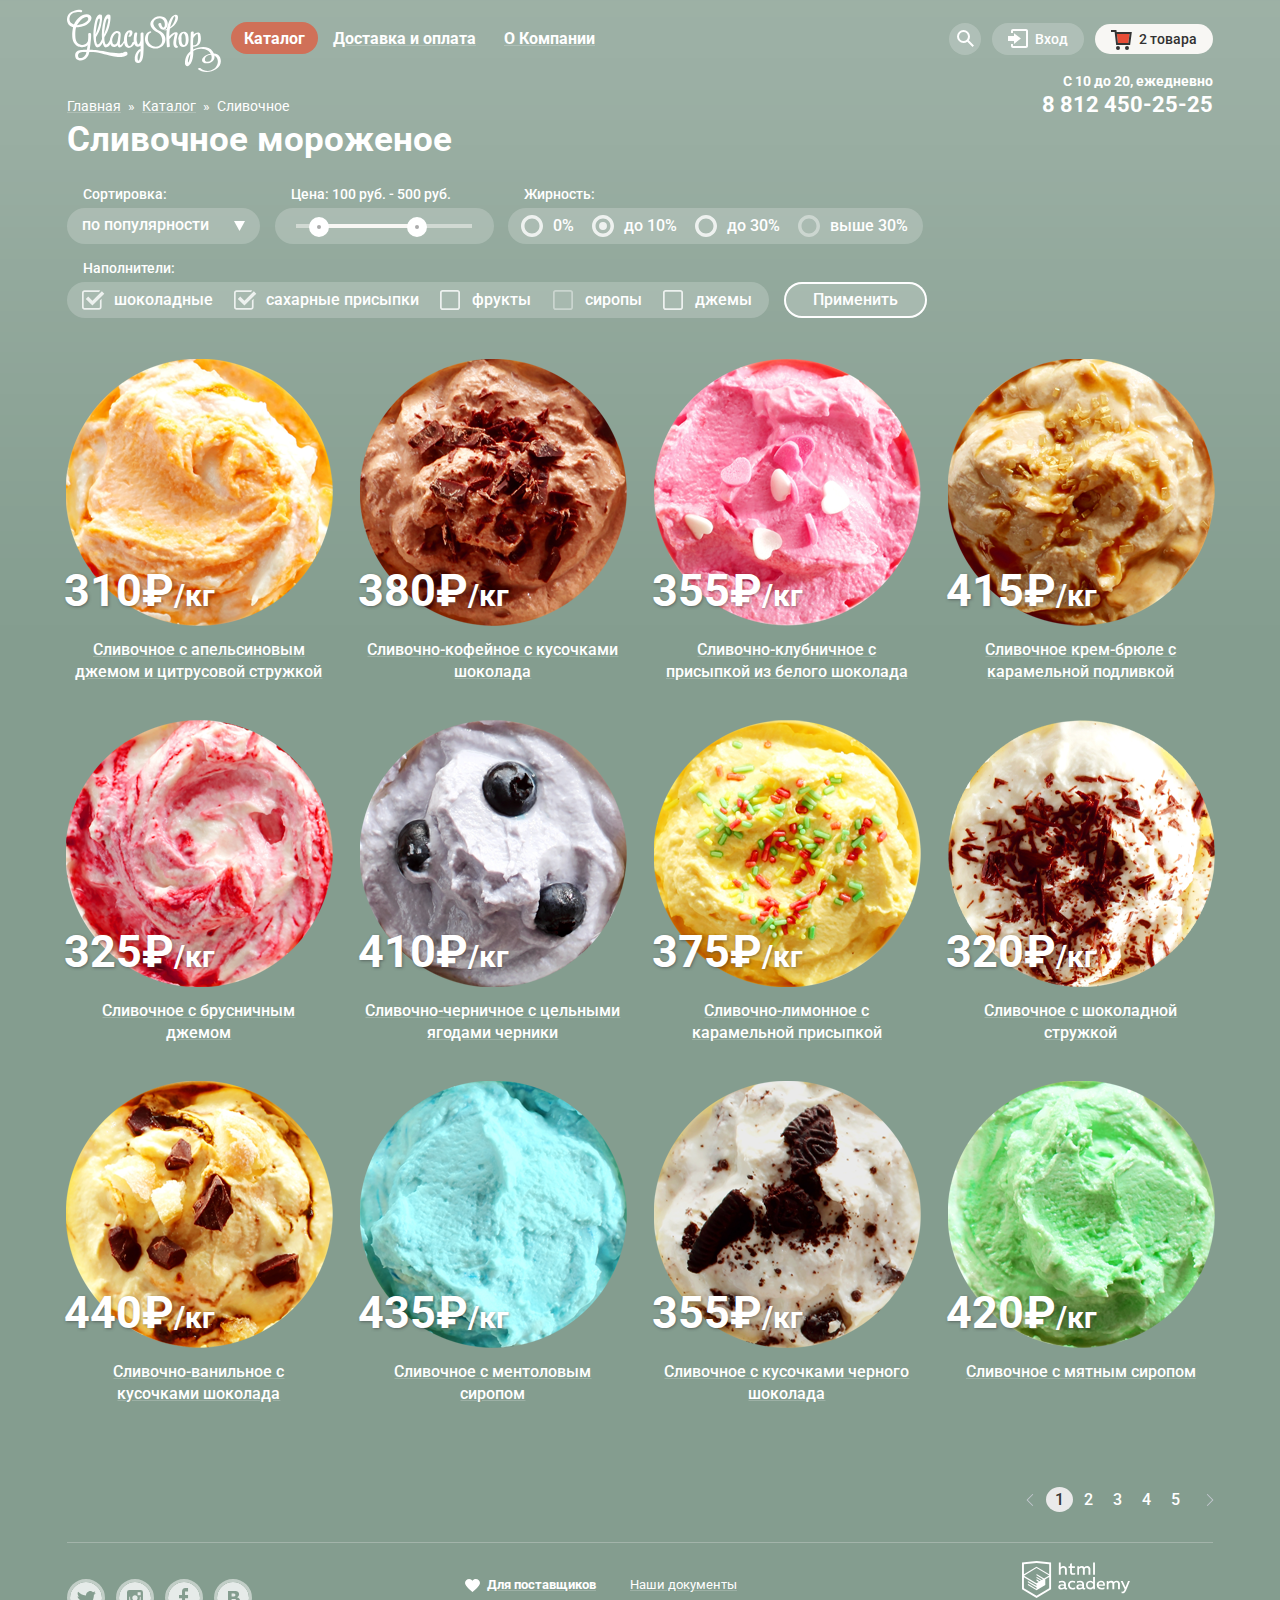
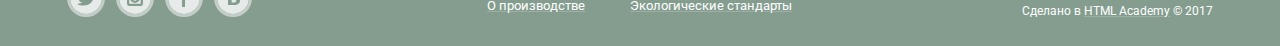
==== commit cc54c9f0: "Исправления по критериям" ====
--- a/catalog.html
+++ b/catalog.html
@@ -5,12 +5,12 @@
     <title>HTML Academy: Каталог Глейси</title>
     <link href="https://fonts.googleapis.com/css?family=Roboto:400,500,700&display=swap&subset=cyrillic-ext" rel="stylesheet">  
     <link rel="stylesheet" href="css/normalize.css">
-    <link rel="stylesheet" href="css/style.css">
+    <link rel="stylesheet" href="css/style-min.css">
   </head>
   <body>
-  	<header class="page-header container">    
+  	<header class="page-header container">
 	    <div class="header-flex">
-	      <div class="logo-and-nav">  
+	      <div class="logo-and-nav">
 	        <a class="gllacy-logo-link" href="index.html" aria-label="Главная страница магазина Глейси">
 	    			<img src="img/logo.svg" width="154" height="64" alt="Логотип магазина Глейси">
 	  			</a> 
@@ -24,39 +24,45 @@
 		              <li class="submenu-item"><a href="#">Щербеты</a></li>
 		              <li class="submenu-item"><a href="#">Фруктовый лед</a></li>
 		              <li class="submenu-item"><a href="#">Мелорин</a></li>
-		            </ul>    
+		            </ul>
 		          </li>
 
-			  			<li class="main-navigation-item"><a class="main-nav-button" href="delivery.html">Доставка и оплата</a></li>
-			  			<li class="main-navigation-item"><a class="main-nav-button" href="about.html">О Компании</a></li>
+			  			<li class="main-navigation-item"><a class="main-nav-button" href="#">Доставка и оплата</a></li>
+			  			<li class="main-navigation-item"><a class="main-nav-button" href="#">О Компании</a></li>
 			  		</ul>
 	        </nav>
 
 		      <div class="useful-info">
 		        С 10 до 20, ежедневно
 		        <a href="tel:+78124502525" aria-label="Контактный телефон">8 812 450-25-25</a>
-		      </div>        
+		      </div>
 	      </div>
 
 	      <ul class="user-navigation">
-	  			<li><button class="user-navigation-item search-button" type="button">
-	              Поиск
-	              <svg xmlns="http://www.w3.org/2000/svg" xmlns:xlink="http://www.w3.org/1999/xlink" width="17" height="17" viewBox="0 0 17 17"><path fill="#fff" d="M16.958 15.527L11.75 10.32A6.455 6.455 0 0 0 13 6.5 6.5 6.5 0 1 0 6.5 13a6.465 6.465 0 0 0 3.839-1.263l5.205 5.204 1.414-1.414zM6.5 11C4.019 11 2 8.981 2 6.5S4.019 2 6.5 2 11 4.019 11 6.5 8.981 11 6.5 11z"/></svg>
-	            </button></li>
-	        <li><a class="user-navigation-item login-button" href="login.html">
-	              <svg xmlns="http://www.w3.org/2000/svg" xmlns:xlink="http://www.w3.org/1999/xlink" width="21" height="19" viewBox="0 0 21 19"><g fill="#000"><path d="M6 14.875L12.917 9.5 6 4.125v2.917H-.042v4.917H6z"/><path d="M18 0H5C3.9 0 3 .9 3 2v2h2V2h13v15H5v-2H3v2c0 1.1.9 2 2 2h13c1.1 0 2-.9 2-2V2c0-1.1-.9-2-2-2z"/></g></svg>
-	              Вход
-	            </a></li>
-	  			<li><button class="user-navigation-item basket-button basket-not-empty" type="button" aria-label="Корзина">2 товара</button></li>
+	  			<li>
+	  				<a class="user-navigation-item search-button" href="#">
+              Поиск
+              <svg xmlns="http://www.w3.org/2000/svg" xmlns:xlink="http://www.w3.org/1999/xlink" width="17" height="17" viewBox="0 0 17 17"><path fill="#fff" d="M16.958 15.527L11.75 10.32A6.455 6.455 0 0 0 13 6.5 6.5 6.5 0 1 0 6.5 13a6.465 6.465 0 0 0 3.839-1.263l5.205 5.204 1.414-1.414zM6.5 11C4.019 11 2 8.981 2 6.5S4.019 2 6.5 2 11 4.019 11 6.5 8.981 11 6.5 11z"/></svg>
+            </a>
+          </li>
+	        <li>
+	        	<a class="user-navigation-item login-button" href="#">
+              <svg xmlns="http://www.w3.org/2000/svg" xmlns:xlink="http://www.w3.org/1999/xlink" width="21" height="19" viewBox="0 0 21 19"><g fill="#000"><path d="M6 14.875L12.917 9.5 6 4.125v2.917H-.042v4.917H6z"/><path d="M18 0H5C3.9 0 3 .9 3 2v2h2V2h13v15H5v-2H3v2c0 1.1.9 2 2 2h13c1.1 0 2-.9 2-2V2c0-1.1-.9-2-2-2z"/></g></svg>
+              Вход
+            </a>
+          </li>
+	  			<li>
+	  				<a class="user-navigation-item basket-button basket-not-empty" href="#" aria-label="Корзина">2 товара</a>
+	  			</li>
 	      </ul>
 			</div>
 
       <section class="modal modal-search">
         <h2 class="visually-hidden">Поиск по сайту</h2>
-        <form action="https://echo.htmlacademy.ru" method="post">          
+        <form action="https://echo.htmlacademy.ru" method="post">
           <input class="form-input search-input" type="search" name="searchline" id="searchline" placeholder="Крем-брюле" aria-label="Строка поиска">
         </form>
-      </section>			
+      </section>
 
 			<section class="modal modal-basket">
 				<h2 class="visually-hidden">Список товаров в корзине</h2>
@@ -84,23 +90,23 @@
 
 			<section class="modal modal-login">
         <h2 class="visually-hidden">Личный кабинет</h2>
-        <form action="https://echo.htmlacademy.ru" method="post">          
+        <form action="https://echo.htmlacademy.ru" method="post">
           <label class="visually-hidden" for="login-email">Электронная почта</label>
-          <input class="form-input modal-login-email-input" type="email" name="email" id="login-email" placeholder="Электронная почта" required>
+          <input class="form-input modal-login-email-input" type="email" name="email" id="login-email" placeholder="Электронная почта">
           <label class="visually-hidden" for="login-password">Пароль</label>
-          <input class="form-input modal-login-password-input" type="password" name="password" id="login-password" placeholder="Пароль" required>
+          <input class="form-input modal-login-password-input" type="password" name="password" id="login-password" placeholder="Пароль">
           <div class="modal-login-buttons-and-links">
             <button class="button enter-button" type="submit">Войти</button>
             <div>
-              <a href="forgot-password.html">Забыли пароль?</a>
-              <a href="registration.html">Новая регистрация</a>
+              <a href="#">Забыли пароль?</a>
+              <a href="#">Новая регистрация</a>
             </div>
           </div>
         </form>
       </section>
   	</header>
 
-		<main class="container">			
+		<main class="container">
 			<div class="breadcrumbs">
 				<ul>
 					<li><a href="index.html">Главная</a></li>
@@ -164,23 +170,23 @@
 						<legend class="filters-group-label">Наполнители:</legend>
 						<ul class="filters-group">
 							<li class="filter-option">
-								<input class="visually-hidden  filter-input filter-input-checkbox" type="checkbox" name="chocolate" id="check-chocolate" checked>
+								<input class="visually-hidden filter-input filter-input-checkbox" type="checkbox" name="chocolate" id="check-chocolate" checked>
 								<label for="check-chocolate">шоколадные</label>
 							</li>
 							<li class="filter-option">
-								<input class="visually-hidden  filter-input filter-input-checkbox" type="checkbox" name="sugar-top" id="check-sugar-top" checked>
+								<input class="visually-hidden filter-input filter-input-checkbox" type="checkbox" name="sugar-top" id="check-sugar-top" checked>
 								<label for="check-sugar-top">сахарные присыпки</label>
 							</li>
 							<li class="filter-option">
-								<input class="visually-hidden  filter-input filter-input-checkbox" type="checkbox" name="fruit" id="check-fruit">
+								<input class="visually-hidden filter-input filter-input-checkbox" type="checkbox" name="fruit" id="check-fruit">
 								<label for="check-fruit">фрукты</label>
 							</li>
 							<li class="filter-option">
-								<input class="visually-hidden  filter-input filter-input-checkbox" type="checkbox" name="syrup" id="check-syrup" disabled>
+								<input class="visually-hidden filter-input filter-input-checkbox" type="checkbox" name="syrup" id="check-syrup" disabled>
 								<label for="check-syrup">сиропы</label>
 							</li>
 							<li class="filter-option">
-								<input class="visually-hidden  filter-input filter-input-checkbox" type="checkbox" name="jam" id="check-jam">
+								<input class="visually-hidden filter-input filter-input-checkbox" type="checkbox" name="jam" id="check-jam">
 								<label for="check-jam">джемы</label>
 							</li>
 						</ul>
@@ -201,7 +207,7 @@
 					<p>
 						<span class="price">310&#8381;</span>/кг
 					</p>
-					<button class="button quick-view-button" type="button">Быстрый просмотр</button>
+					<a class="button quick-view-button" href="#">Быстрый просмотр</a>
 				</li>
 				<li class="goods-list-item">
 					<a href="#">
@@ -211,7 +217,7 @@
 					<p>
 						<span class="price">380&#8381;</span>/кг
 					</p>
-					<button class="button quick-view-button" type="button">Быстрый просмотр</button>
+					<a class="button quick-view-button" href="#">Быстрый просмотр</a>
 				</li>
 				<li class="goods-list-item">
 					<a href="#">
@@ -221,7 +227,7 @@
 					<p>
 						<span class="price">355&#8381;</span>/кг
 					</p>
-					<button class="button quick-view-button" type="button">Быстрый просмотр</button>
+					<a class="button quick-view-button" href="#">Быстрый просмотр</a>
 				</li>
 				<li class="goods-list-item">
 					<a href="#">
@@ -231,16 +237,17 @@
 					<p>
 						<span class="price">415&#8381;</span>/кг
 					</p>
-					<button class="button quick-view-button" type="button">Быстрый просмотр</button>
-				</li>
-				<li class="goods-list-item">
-					<a href="#"><h3>Сливочное с брусничным джемом</h3>
-					<img src="img/2-1.png" width="267" height="267" alt="Сливочное с брусничным джемом">
+					<a class="button quick-view-button" href="#">Быстрый просмотр</a>
+				</li>
+				<li class="goods-list-item">
+					<a href="#">
+						<h3>Сливочное с брусничным джемом</h3>
+						<img src="img/2-1.png" width="267" height="267" alt="Сливочное с брусничным джемом">
 					</a>
 					<p>
 						<span class="price">325&#8381;</span>/кг
 					</p>
-					<button class="button quick-view-button" type="button">Быстрый просмотр</button>
+					<a class="button quick-view-button" href="#">Быстрый просмотр</a>
 				</li>
 				<li class="goods-list-item">
 					<a href="#">
@@ -250,7 +257,7 @@
 					<p>
 						<span class="price">410&#8381;</span>/кг
 					</p>
-					<button class="button quick-view-button" type="button">Быстрый просмотр</button>
+					<a class="button quick-view-button" href="#">Быстрый просмотр</a>
 				</li>
 				<li class="goods-list-item">
 					<a href="#">
@@ -260,7 +267,7 @@
 					<p>
 						<span class="price">375&#8381;</span>/кг
 					</p>
-					<button class="button quick-view-button" type="button">Быстрый просмотр</button>
+					<a class="button quick-view-button" href="#">Быстрый просмотр</a>
 				</li>
 				<li class="goods-list-item">
 					<a href="#">
@@ -270,7 +277,7 @@
 					<p>
 						<span class="price">320&#8381;</span>/кг
 					</p>
-					<button class="button quick-view-button" type="button">Быстрый просмотр</button>
+					<a class="button quick-view-button" href="#">Быстрый просмотр</a>
 				</li>
 				<li class="goods-list-item">
 					<a href="#">
@@ -280,7 +287,7 @@
 					<p>
 						<span class="price">440&#8381;</span>/кг
 					</p>
-					<button class="button quick-view-button" type="button">Быстрый просмотр</button>
+					<a class="button quick-view-button" href="#">Быстрый просмотр</a>
 				</li>
 				<li class="goods-list-item">
 					<a href="#">
@@ -290,7 +297,7 @@
 					<p>
 						<span class="price">435&#8381;</span>/кг
 					</p>					
-					<button class="button quick-view-button" type="button">Быстрый просмотр</button>
+					<a class="button quick-view-button" href="#">Быстрый просмотр</a>
 				</li>
 				<li class="goods-list-item">
 					<a href="#">
@@ -300,7 +307,7 @@
 					<p>
 						<span class="price">355&#8381;</span>/кг
 					</p>
-					<button class="button quick-view-button" type="button">Быстрый просмотр</button>
+					<a class="button quick-view-button" href="#">Быстрый просмотр</a>
 				</li>
 				<li class="goods-list-item">
 					<a href="#">
@@ -310,7 +317,7 @@
 					<p>
 						<span class="price">420&#8381;</span>/кг
 					</p>
-					<button class="button quick-view-button" type="button">Быстрый просмотр</button>
+					<a class="button quick-view-button" href="#">Быстрый просмотр</a>
 				</li>
 			</ol>
 			
@@ -338,8 +345,8 @@
 
   		<div class="footer-nav">
         <ul>
-            <li><a class="suppliers" href="#">Для поставщиков</a></li>
-            <li><a href="#">О производстве</a></li>
+          <li><a class="suppliers" href="#">Для поставщиков</a></li>
+          <li><a href="#">О производстве</a></li>
         </ul>
       
         <ul>
@@ -353,6 +360,6 @@
         <span class="made-in-htmlacademy"> Сделано в <a href="https://htmlacademy.ru/intensive/htmlcss">HTML Academy</a> &copy; 2017</span>
   		</div>
   	</footer>
-  	<script src="js/script.js"></script>
+  	<script src="js/script-min.js"></script>
   </body>
 </html>--- a/css/style-min.css
+++ b/css/style-min.css
@@ -0,0 +1 @@
+body{padding:0;margin:0;font-family:"Roboto",Arial,sans-serif;font-size:16px;line-height:22px;font-weight:400;color:#fff;background-color:#849d8f;background-image:url(../img/backlight-catalog.png);background-position:50% 0;background-repeat:repeat-x}.site-wrapper{background-image:url(../img/backlight.png);background-position:50% 0;background-repeat:no-repeat;transition:background-color .5s ease}img{max-width:100%;height:auto}.container{position:relative;width:1146px;margin:0 auto;padding:0 27px}.visually-hidden{position:absolute;width:1px;height:1px;margin:-1px;border:0;padding:0;clip:rect(0 0 0 0);overflow:hidden}@keyframes shake{0%,100%{transform:translateX(0)}10%,30%,50%,70%,90%{transform:translateX(-10px)}20%,40%,60%,80%{transform:translateX(10px)}}@keyframes bounce{0%{transform:translateY(-2000px)}70%{transform:translateY(30px)}90%{transform:translateY(-10px)}100%{transform:translateY(0)}}.modal{display:none}.bounce{animation:bounce .4s}.modal-error{animation:shake .5s}.form-input{box-sizing:border-box;padding:0 14px;color:#323232;border:1px solid #d3d3d2;border-radius:5px}.form-input:hover{border:2px solid rgba(154,154,154,0.52);padding-left:13px}.form-input:focus{outline:none;border:2px solid rgba(46,136,228,0.52);padding-left:13px}.form-input::placeholder{color:#999}.modal-search{z-index:1;position:absolute;right:239px;top:59px;background-color:#f8f7f4;border-radius:6px;box-shadow:0 20px 20px 0 rgba(0,0,0,0.4)}.search-input{margin:20px 15px;width:310px;height:44px}.modal-login{z-index:1;position:absolute;right:135px;top:59px;background-color:#f8f7f4;border-radius:6px;box-shadow:0 20px 20px 0 rgba(0,0,0,0.4)}.modal-login-buttons-and-links{display:flex;margin:0 19px;margin-bottom:22px;justify-content:space-between;height:44px}.modal-login input{display:block;margin:20px 19px;width:240px;height:42px}.modal-login a{display:block;margin-bottom:-5px;color:#323232;font-size:13px;line-height:24px;text-decoration:underline;text-decoration-color:rgba(50,50,50,0.3)}.modal-login a:hover,.modal-login a:focus,.modal-login a:active{color:#e84d37;text-decoration-color:rgba(232,77,55,0.3)}.modal-login .enter-button{padding:10px 24px}.modal-basket{z-index:1;position:absolute;right:27px;top:59px;padding:0 16px;color:#323232;font-size:13px;line-height:16px;background-color:#f8f7f4;border-radius:5px;box-shadow:0 20px 20px 0 rgba(0,0,0,0.4)}.modal-basket td{box-sizing:border-box}.basket-table-line{height:65px;vertical-align:middle}.basket-cost-cell{width:80px;text-align:center}.basket-price-cell{width:130px;text-align:center}.basket-price{color:#999}.basket-name-cell{width:274px;padding-left:46px;background-repeat:no-repeat;background-size:33px 33px;background-position:0 center}.basket-delete-cell{width:26px}.basket-total{padding-top:15px;text-align:right;font-size:15px;line-height:18px;font-weight:700;border-top:1px solid #cacac7}.basket-item-1{background-image:url(../img/ice-cream-mini-icon-1.png)}.basket-item-2{background-image:url(../img/ice-cream-mini-icon-2.png)}.delete-button{display:block;width:11px;height:11px;font-size:0;background-image:url(../img/cross-small.svg)}.modal-basket form{text-align:right}.modal-basket table{text-align:left;border-collapse:collapse;border:none}.modal-basket .order-button{padding:10.5px 15.5px;margin-top:8px;margin-bottom:20px}.modal-feedback{position:fixed;width:478px;height:442px;z-index:3;left:50%;top:50%;margin-left:-215px;margin-top:-220px;box-sizing:border-box;padding:0 24px;background-color:#f8f7f4;border-radius:10px}.overlay{z-index:2;display:none;position:fixed;left:0;top:0;width:100%;height:100%;background-color:rgba(0,0,0,0.3)}.modal-feedback form{text-align:right}.modal-feedback p{margin:0;margin-top:16px;color:#323232;font-size:24px;line-height:28px;font-weight:500}.modal-feedback .form-input{display:block;width:267px;height:44px;margin-top:20px}.modal-feedback .feedback-text{padding:10px 14px;width:100%;height:155px;resize:none}.modal-feedback .feedback-text:hover,.modal-feedback .feedback-text:focus{padding:9px 13px}.modal-feedback .button{margin:25px auto;padding:10px 24px}.modal-close{position:absolute;top:7px;right:8px;width:18px;height:17px;padding:20px;margin:0;cursor:pointer;background:none;background-image:url(../img/cross-big.svg);background-repeat:no-repeat;background-position:center;border:none}.modal-show{display:block}.button{padding:11px 22px;display:inline-block;font:inherit;color:#fff;font-size:18px;line-height:24px;font-weight:700;text-decoration:none;text-align:center;vertical-align:baseline;white-space:nowrap;background-color:#e84d37;background-image:linear-gradient(to top,#e74a35,#f26843);box-shadow:0 2px 2px 0 rgba(85,8,0,0.54);border:none;border-radius:23px}.button:hover,.button:focus{color:#fff;background-image:linear-gradient(rgba(255,255,255,0.2),rgba(255,255,255,0.2)),linear-gradient(to top,#e74a35,#f26843);box-shadow:0 2px 1px 0 #ac1000}.button:active{background-image:linear-gradient(rgba(0,0,0,0.07),rgba(0,0,0,0.07)),linear-gradient(#e74a35,#f26843);box-shadow:inset 0 2px 2px 0 #942718}.main-button{padding:10px 41px;font-size:32px;line-height:44px;text-shadow:0 2px 5px rgba(160,32,11,0.76);box-shadow:0 2px 2px 0 rgba(172,16,0,0.64);border-radius:31px}.page-header{position:relative;padding-top:9px}.header-flex{display:flex;justify-content:space-between}.logo-and-nav{display:flex;max-width:75%}.gllacy-logo-link{font-size:0;line-height:0}.main-navigation{margin-left:10px;font-weight:700;line-height:18px}.user-navigation{font-weight:500;line-height:16px;margin:0}.main-navigation a,.user-navigation a{text-decoration-color:rgba(255,255,255,0.2);color:inherit}.main-navigation-item{padding-bottom:4px;margin-right:2px}.main-navigation-list,.user-navigation{display:flex;flex-wrap:wrap;align-items:center;padding:0;list-style:none}.main-navigation-list{margin:0;position:relative;height:100%}.main-navigation .submenu-catalog{display:none;z-index:1;position:absolute;top:50px;left:-7px;padding:0;margin:0;list-style:none;background-color:#f8f7f4;box-shadow:0 20px 20px 0 rgba(0,0,0,0.4);border-radius:5px}.submenu-item{padding:0;padding-left:6px;padding-right:9px;color:#323232;font-size:14px;line-height:16px;font-weight:400}.submenu-item:hover{background-color:#fbded7}.submenu-item:active{background-color:#f6b5a5}.submenu-item.submenu-item-current{color:#fff;background-color:#d07058}.submenu-item:first-child a{font-weight:700;border-bottom:1px solid rgba(53,53,53,0.2)}.submenu-item a{display:block;padding:6px 15px;margin:5px 0;text-decoration:none}.main-navigation-item:hover > .submenu-catalog{display:block}.main-nav-button{text-align:center;vertical-align:middle;padding:7px 13px 6px}.main-nav-button:hover,.main-nav-button:focus{color:#323232;outline:none;background-color:#f7f6f3;text-decoration:none;border-radius:16px}.main-nav-button:active{background-color:#ededed;box-shadow:inset 0 2px 2px 0 #696969}.main-nav-current{color:#fff;text-decoration:none;background-color:#d07058;border-radius:16px;box-shadow:none}.main-nav-current:hover,.main-nav-current:focus{color:#fff;background-color:#d07058;border-radius:16px;box-shadow:none}.main-nav-current:focus{box-shadow:0 0 2px 2px rgba(117,161,210,0.7)}.user-navigation-item{display:block;box-sizing:border-box;margin:0;margin-bottom:5px;margin-left:11px;color:inherit;font-size:14px;line-height:16px;font-weight:500;text-decoration:none;background-color:rgba(255,255,255,0.2);border:none;border-radius:16px}.search-button{padding:0;display:flex;align-items:center;justify-content:center;width:32px;height:32px;font-size:0;line-height:0}.login-button{width:92px;height:32px;padding:0 16px;display:flex;align-items:center;justify-content:space-between}.login-button path{fill:#fff}.basket-button{background-image:url(../img/basket.svg);background-repeat:no-repeat;background-position:16px 6px;padding:7px 16px 7px 44px}.user-navigation-item:hover,.user-navigation-item:focus,.user-navigation-item:active{color:#323232;background-color:#f8f7f4;outline:none}.user-navigation-item:hover path,.user-navigation-item:focus path,.user-navigation-item:active path{fill:#000}.basket-button.basket-not-empty,.basket-button:hover,.basket-button:focus{color:#323232;background-color:#f8f7f4;background-image:url(../img/basket-red.svg);background-repeat:no-repeat}.basket-button:focus{box-shadow:0 0 2px 2px rgba(117,161,210,0.7)}.useful-info{z-index:1;position:absolute;bottom:-44px;right:27px;font-size:14px;line-height:16px;font-weight:700;text-align:right}.useful-info a{display:block;margin-top:4px;color:inherit;font-size:22px;line-height:24px;font-weight:700;text-decoration:none}.useful-info a:hover,.useful-info a:focus,.useful-info a:active{color:#ffbc9e}.slider{position:relative;margin-top:10px}.slider h2,.slider a{position:absolute;transform:translateX(-50%);left:50%}.slider ul{list-style:none;padding:0;margin:0}.slider-item{display:none;text-align:center}.slider-item img{width:647px;height:584px}.slider-header{width:700px;top:259px;font-size:60px;line-height:60.35px;font-weight:700}.slider a{top:459px}.slider-controls{position:absolute;bottom:88px;left:0;z-index:20;font-size:0}.slider-controls label{display:inline-block;width:17px;height:17px;margin-right:8px;vertical-align:top;background-color:transparent;border:2px solid #fff;border-radius:50%;cursor:pointer}.slider-controls label:hover{background-color:rgba(248,247,244,0.4)}#slide1:checked ~ .site-wrapper{background-color:#849d8f}#slide2:checked ~ .site-wrapper{background-color:#8996a6}#slide3:checked ~ .site-wrapper{background-color:#9d8b84}#slide1:checked ~ .site-wrapper .slider-item:nth-child(1),#slide2:checked ~ .site-wrapper .slider-item:nth-child(2),#slide3:checked ~ .site-wrapper .slider-item:nth-child(3){display:block}#slide1:checked ~ .site-wrapper label[for="slide1"],#slide2:checked ~ .site-wrapper label[for="slide2"],#slide3:checked ~ .site-wrapper label[for="slide3"]{background-color:#fff}#slide1:focus ~ .site-wrapper label[for="slide1"],#slide2:focus ~ .site-wrapper label[for="slide2"],#slide3:focus ~ .site-wrapper label[for="slide3"]{box-shadow:0 0 4px 4px rgba(117,161,210,1)}.hot-deals{margin-top:-26px}.hot-deals-flex{display:flex;justify-content:space-between;flex-wrap:wrap}.hot-deals-item{position:relative;box-sizing:border-box;width:560px;padding:0 19px;font-size:18px;line-height:22px;font-weight:700;min-height:229px;border-radius:18px}.hot-deals-item p{margin:0}.hot-deals-title{margin:0;margin-top:16px;margin-bottom:15px;font-size:35px;line-height:41px;font-weight:700}.hot-deals-item .button{position:absolute;right:21px;bottom:23px}.raspberry-deal{background-color:#721329;background-image:url(../img/raspberry-bg.jpg);background-repeat:no-repeat;background-position:top 52% left 22%}.chocolate-deal{background-color:#371a0c;background-image:url(../img/chocolate-bg.jpg);background-repeat:no-repeat;background-position:top 47% right 19.2%}.bestsellers{margin-top:40px}.bestsellers-list{display:flex;flex-wrap:wrap;justify-content:space-between;margin:0;padding:0;margin-top:25px;margin-left:-15px;margin-right:-15px;list-style:none}.bestsellers-list li::after{position:absolute;top:0;left:13px;content:"";width:61px;height:61px;background-image:url(../img/hit.svg)}.advantages{margin-top:1px;padding:19px;padding-bottom:25px;color:#323232;background-color:#ece1c8;background-image:url(../img/waffel-pattern.jpg);background-position:0 0;background-repeat:repeat;border-radius:18px}.advantages-general-text{margin-top:6px;margin-bottom:-2px;font-size:24px;line-height:30px;font-weight:500}.advantages-list{display:flex;flex-wrap:wrap;justify-content:space-between;margin:0}.advantages-item{position:relative;width:541px;margin-top:22px}.advantages-text{margin:0;padding-left:57px}.advantages-icon{position:absolute;top:-12px;font-size:0;width:50px;height:50px;background-position:top left;background-repeat:no-repeat}.advantages-icon-ice-cream{background-image:url(../img/ice-cream.svg)}.advantages-icon-eco{background-image:url(../img/eco.svg)}.advantages-icon-cow{background-image:url(../img/cow.svg)}.advantages-icon-thermometer{background-image:url(../img/thermometer.svg)}.blog-and-subscribe{margin-top:40px;display:flex;justify-content:space-between;height:220px}.blog-news{box-sizing:border-box;width:560px;padding:19px;background-color:#fff;background-image:url(../img/strawberry-bg.jpg);background-position:-52px -224px;background-repeat:no-repeat;border-radius:15px}.blog-news-title{margin:0;margin-top:4px;color:#323232;font-size:16px;line-height:22px;font-weight:500}.blog-news-item{display:inline-block;vertical-align:baseline;margin-top:4px;width:60%;color:#323232;font-size:24px;line-height:30px;font-weight:700;text-decoration-color:#353535}.blog-news a:hover,.blog-news a:focus,.blog-news a:active{color:#e84d37;text-decoration-color:rgba(232,77,55,0.3)}.subscribe{box-sizing:border-box;width:560px;padding:5px;color:#5a5a5a;background-color:#fe9e90;background-image:url(../img/bg-post.svg);border-radius:15px}.subscribe-inner-block{padding:21px;padding-right:15px;box-sizing:border-box;width:100%;height:100%;background-color:#f8f7f4;border-radius:12px}.subscribe-text{margin:0;margin-top:7px}.subscribe form{margin-top:36px}.subscribe-email-input{width:368px;height:44px;margin-right:7px}.subscribe-email-input::placeholder{color:#999}.subscribe .button{padding:10px 19px}.map{position:relative;margin:0 -27px;margin-top:40px;width:1200px;height:430px}.api-map{z-index:2;width:100%;height:100%}.map-link{z-index:0;position:absolute;display:block;width:1200px;height:430px;overflow:hidden}.map-link::before{z-index:1;position:absolute;top:140px;left:265px;content:"";width:80px;height:140px;background-image:url(../img/pin.svg);background-repeat:no-repeat}.map-image{position:relative;top:-105px}.map-infobox{position:absolute;top:62px;right:27px;width:302px;height:305px;box-sizing:border-box;padding:15px 25px;border-radius:15px;background-color:rgba(255,255,255,0.98)}.map-infobox p{margin:14px 0;color:#323232;font-size:14px;line-height:20px}.map-infobox p:first-child{max-width:60%;margin-bottom:0}.map-infobox a{text-decoration:none}.map-infobox .office-address{margin-top:0;margin-bottom:17px;font-size:18px;line-height:24px;font-weight:700}.map-infobox .phone{display:inline-block;vertical-align:baseline;margin-top:7px;color:#323232;font-size:18px;line-height:22px;font-weight:700}.map-infobox .working-hours{display:inline-block;vertical-align:baseline;margin-bottom:10px;font-size:14px;line-height:22px}.map-infobox .feedback-button{padding:10px 28px}.breadcrumbs{max-width:80%}.breadcrumbs a{color:inherit;text-decoration-color:rgba(255,255,255,0.2)}.breadcrumbs a:hover,.breadcrumbs a:focus,.breadcrumbs a:active{color:#ffbc9e;text-decoration-color:rgba(255,188,158,0.3)}.breadcrumbs ul{display:flex;justify-content:flex-start;flex-wrap:wrap;padding:0;margin:0;margin-top:25px;list-style:none;font-size:14px;line-height:16px}.breadcrumbs li{position:relative;margin-right:21px}.breadcrumbs li::after{content:"»";position:absolute;right:-14px}.breadcrumbs-current{margin-right:0}.breadcrumbs-current::after{display:none}.catalog-title{margin:0;margin-top:5px;font-size:35px;line-height:41px}.filters{margin-top:26px}.filters form{display:flex;justify-content:space-between;align-items:flex-start;flex-wrap:wrap;width:860px;height:148px}.filters-section{height:58px;display:flex;flex-direction:column;justify-content:flex-end}.filters fieldset{padding:0;margin:0;border:none}.filters ul{list-style:none;margin:0}.filters-group-label{padding-left:16px;padding-right:15px;margin-bottom:6px;font-size:14px;line-height:16px;font-weight:500}.filters-group{display:flex;justify-content:space-around;align-items:center;flex-wrap:wrap;height:36px;padding:0;color:#fff;font-size:16px;line-height:18px;font-weight:500;border:none;border-radius:18px;background-color:rgba(255,255,255,0.2)}.filters .sorting-select{-webkit-appearance:none;-moz-appearance:none;-ms-appearance:none;width:193px;height:36px;padding-left:15px;padding-right:20px;padding-bottom:2px;background-image:url(../img/icon-down-dir.svg);background-repeat:no-repeat;background-position:top 50% right 15px}.sorting-select::-ms-expand{display:none}.filters .sorting-select:hover,.filters .sorting-select:focus{color:#323232;outline:none;background-image:url(../img/icon-down-dir-dark.svg)}.filters .sorting-select:focus{box-shadow:0 0 2px 2px rgba(117,161,210,0.7)}.filters .filter-range{width:219px}.filter-range .range-controls{position:relative;justify-content:center}.range-controls .scale{height:4px;width:80%;background-color:rgba(248,247,244,0.5)}.range-controls .bar{position:relative;left:20px;height:4px;width:53.6%;background-color:rgba(248,247,244,1)}.range-toggle{position:absolute;top:9px;width:4px;height:4px;background-color:#ababab;border:8px solid #fff;border-radius:50%;cursor:pointer}.range-toggle-min{left:calc(10% + 5.9%)}.range-toggle-max{right:calc(10% + 20.5%)}.filters .fat-select{width:415px;margin-right:4px}.filters .fillers-select{width:702px}.filter-option label{position:relative;padding-left:30px}.fillers-select .filters-group,.fat-select .filters-group{padding:0 5px}.filter-input + label::before{content:"";display:block;position:absolute;background-repeat:no-repeat;background-size:contain;opacity:.8}.filter-input + label:hover::before,.filter-input:focus + label::before{opacity:1}.filter-input:disabled + label::before{opacity:.4}.filter-input-radio + label::before{width:22px;height:22px;left:-2px;top:-1px;background-image:url(../img/radio-off.svg)}.filter-input-checkbox + label::before{width:20px;height:20px;left:-2px;top:0;background-image:url(../img/checkbox-off.svg)}.filter-input-radio:checked + label::before{background-image:url(../img/radio-on.svg)}.filter-input-checkbox:checked + label::before{width:25px;background-image:url(../img/checkbox-on.svg)}.filter-input:focus + label{box-shadow:0 0 2px 2px rgba(117,161,210,0.7)}.filters-button{margin:0;color:inherit;font-size:16px;line-height:18px;font-weight:500;background-color:rgba(255,255,255,0.2);box-shadow:inset 0 0 0 2px #fff;border:none;border-radius:18px;padding:9px 29px}.filters-button:hover,.filters-button:focus{color:#323232;background-color:#f7f6f3}.filters-button:focus{outline:none;box-shadow:0 0 2px 2px rgba(117,161,210,0.7)}.filters-button:active{background-color:#eaeaea;box-shadow:inset 0 2px 1px 0 #696969}.goods-list{display:flex;flex-wrap:wrap;justify-content:space-between;margin:0;padding:0;margin-top:25px;margin-left:-15px;margin-right:-15px;list-style:none}.goods-list-item{position:relative;width:25%;margin-bottom:37px;text-align:center}.goods-list-item::before{display:none;z-index:-1;content:"";position:absolute;top:-6px;width:100%;height:125%;background-color:rgba(248,247,244,0.2);box-shadow:0 20px 20px 0 rgba(0,0,0,0.08);border-radius:5px}.goods-list-item .quick-view-button{display:none;position:absolute;bottom:-18.2%;left:50%;transform:translateX(-50%);padding:10px 17px}.goods-list-item:hover{z-index:1}.goods-list-item:hover::before,.goods-list-item:hover .quick-view-button{display:block}.goods-list-item a{display:flex;flex-direction:column-reverse;align-items:center;color:inherit;text-decoration-color:rgba(255,255,255,0.2)}.goods-list-item h3{margin:0;margin-top:13px;max-width:87%;font-size:16px;line-height:22px;font-weight:500;text-align:center}.goods-list-item .price{font-size:45px;line-height:45px;font-weight:700}.goods-list-item p{position:absolute;top:209px;left:12px;margin:0;font-size:30px;line-height:45px;font-weight:700;text-shadow:1px 1px 3px rgba(49,50,53,0.5)}.pagination{display:flex;justify-content:flex-end;flex-wrap:wrap;padding:0;margin:0;margin-top:45px;padding-bottom:29px;border-bottom:1px solid rgba(234,234,234,0.3);list-style:none}.page-link{display:block;margin-left:2px;color:inherit;font-size:16px;line-height:18px;font-weight:500;text-decoration:none;border-radius:50%;padding:4px 9px 3px}.page-link:hover,.page-link:focus,.page-link:active{color:#fff;background-color:rgba(255,255,255,0.2)}.pagination .current-page{color:#353535;background-color:#eaeaea}.previous-page,.next-page{width:27px;height:26px;padding:0;font-size:0;background-image:url(../img/icon-right-small.svg);background-repeat:no-repeat;background-position:center}.previous-page{transform:rotate(180deg)}.next-page{margin-right:-10px;margin-left:7px}footer{min-height:103px;display:flex;justify-content:space-between;color:#fff;font-size:13px;line-height:18px}footer ul{list-style:none}footer a{color:inherit;text-decoration-color:rgba(255,255,255,0.2)}footer a:hover,footer a:focus,footer a:active{color:#ffbc9e;text-decoration-color:rgba(255,188,158,0.3)}footer .suppliers{font-weight:700}footer .made-in-htmlacademy{font-size:12px}.social{width:185px;padding-top:36px}.social ul{display:flex;justify-content:space-between;flex-wrap:wrap;padding:0;margin:0}.social li{margin-bottom:3px}.footer-nav{margin-top:33px;margin-left:5px;width:305px;display:flex;justify-content:space-between}.footer-nav ul{padding:0;margin:0}.footer-nav li{margin-bottom:3px}.copyright{padding-top:18px}.social-button{position:relative;display:block;width:32px;height:32px;opacity:.8;font-size:0;border-radius:50%;background-repeat:no-repeat}.social li{width:32px;height:32px;border:3px solid rgba(255,255,255,0.5);border-radius:50%}.social li:hover{border-color:rgba(255,255,255,0.7)}.social-button:hover,.social-button:focus{opacity:1}.social-button:focus{outline:none;box-shadow:0 0 2px 2px rgba(117,161,210,0.7)}.social-button:active{opacity:.8}.twitter-social{background-image:url(../img/twitter.svg)}.instagram-social{background-image:url(../img/instagram.svg)}.facebook-social{background-image:url(../img/fb.svg)}.vk-social{background-image:url(../img/vk.svg)}.suppliers{position:relative}.suppliers::before{content:"";position:absolute;top:2px;left:-22px;width:15px;height:13px;background-image:url(../img/heart.svg);background-repeat:no-repeat;background-position:0}.html-academy-logo{display:block;width:108px;height:37px;margin-bottom:4px;font-size:0;background-image:url(../img/logo-htmlacademy.svg);background-repeat:no-repeat}